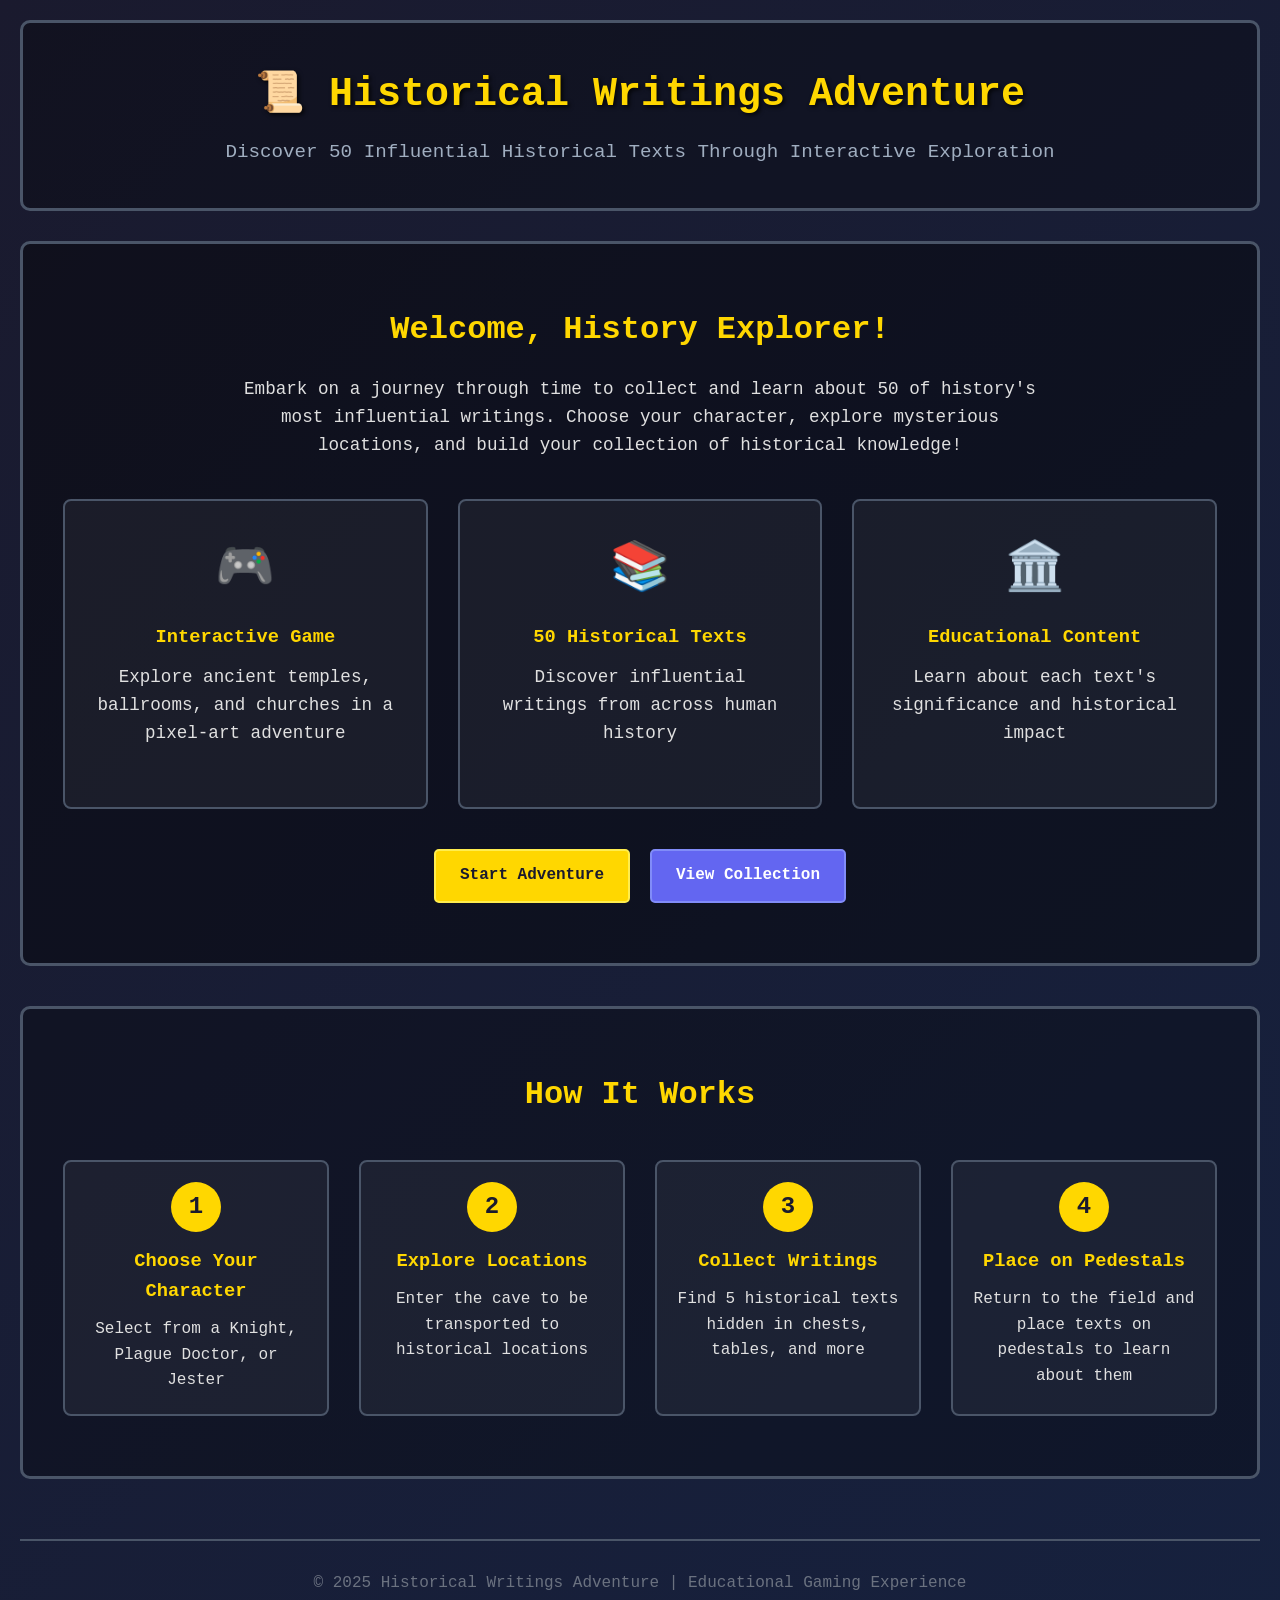
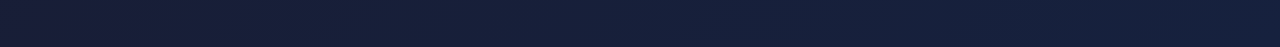
==== index.html @ ad618663 "Create Historical Writings Adventure educational website Implement complete interactive educational " ====
<!DOCTYPE html>
<html lang="en">
<head>
    <meta charset="UTF-8">
    <meta name="viewport" content="width=device-width, initial-scale=1.0">
    <title>Historical Writings Adventure - Learn History Through Gaming</title>
    <link rel="stylesheet" href="styles.css">
</head>
<body>
    <div class="container">
        <header>
            <h1>📜 Historical Writings Adventure</h1>
            <p class="tagline">Discover 50 Influential Historical Texts Through Interactive Exploration</p>
        </header>

        <main>
            <section class="hero">
                <div class="hero-content">
                    <h2>Welcome, History Explorer!</h2>
                    <p>Embark on a journey through time to collect and learn about 50 of history's most influential writings. Choose your character, explore mysterious locations, and build your collection of historical knowledge!</p>

                    <div class="features">
                        <div class="feature">
                            <div class="icon">🎮</div>
                            <h3>Interactive Game</h3>
                            <p>Explore ancient temples, ballrooms, and churches in a pixel-art adventure</p>
                        </div>
                        <div class="feature">
                            <div class="icon">📚</div>
                            <h3>50 Historical Texts</h3>
                            <p>Discover influential writings from across human history</p>
                        </div>
                        <div class="feature">
                            <div class="icon">🏛️</div>
                            <h3>Educational Content</h3>
                            <p>Learn about each text's significance and historical impact</p>
                        </div>
                    </div>

                    <div class="cta-buttons">
                        <a href="game.html" class="btn btn-primary">Start Adventure</a>
                        <a href="collection.html" class="btn btn-secondary">View Collection</a>
                    </div>
                </div>
            </section>

            <section class="about">
                <h2>How It Works</h2>
                <div class="steps">
                    <div class="step">
                        <div class="step-number">1</div>
                        <h3>Choose Your Character</h3>
                        <p>Select from a Knight, Plague Doctor, or Jester</p>
                    </div>
                    <div class="step">
                        <div class="step-number">2</div>
                        <h3>Explore Locations</h3>
                        <p>Enter the cave to be transported to historical locations</p>
                    </div>
                    <div class="step">
                        <div class="step-number">3</div>
                        <h3>Collect Writings</h3>
                        <p>Find 5 historical texts hidden in chests, tables, and more</p>
                    </div>
                    <div class="step">
                        <div class="step-number">4</div>
                        <h3>Place on Pedestals</h3>
                        <p>Return to the field and place texts on pedestals to learn about them</p>
                    </div>
                </div>
            </section>
        </main>

        <footer>
            <p>&copy; 2025 Historical Writings Adventure | Educational Gaming Experience</p>
        </footer>
    </div>
</body>
</html>
---- styles.css ----
/* Reset and Base Styles */
* {
    margin: 0;
    padding: 0;
    box-sizing: border-box;
}

body {
    font-family: 'Courier New', monospace;
    background: linear-gradient(135deg, #1a1a2e 0%, #16213e 100%);
    color: #e0e0e0;
    line-height: 1.6;
    min-height: 100vh;
}

.container {
    max-width: 1400px;
    margin: 0 auto;
    padding: 20px;
}

/* Header */
header {
    text-align: center;
    padding: 40px 20px;
    background: rgba(0, 0, 0, 0.3);
    border-radius: 10px;
    margin-bottom: 30px;
    border: 3px solid #4a5568;
    position: relative;
}

header h1 {
    font-size: 2.5rem;
    color: #ffd700;
    text-shadow: 2px 2px 4px rgba(0, 0, 0, 0.8);
    margin-bottom: 10px;
}

.tagline {
    font-size: 1.2rem;
    color: #a0aec0;
}

.header-controls {
    position: absolute;
    top: 20px;
    right: 20px;
    display: flex;
    gap: 10px;
}

/* Hero Section */
.hero {
    background: rgba(0, 0, 0, 0.4);
    padding: 60px 40px;
    border-radius: 10px;
    margin-bottom: 40px;
    border: 3px solid #4a5568;
}

.hero-content {
    text-align: center;
}

.hero h2 {
    font-size: 2rem;
    color: #ffd700;
    margin-bottom: 20px;
}

.hero p {
    font-size: 1.1rem;
    margin-bottom: 30px;
    max-width: 800px;
    margin-left: auto;
    margin-right: auto;
}

/* Features */
.features {
    display: grid;
    grid-template-columns: repeat(auto-fit, minmax(250px, 1fr));
    gap: 30px;
    margin: 40px 0;
}

.feature {
    background: rgba(255, 255, 255, 0.05);
    padding: 30px;
    border-radius: 8px;
    border: 2px solid #4a5568;
    text-align: center;
    transition: transform 0.3s, border-color 0.3s;
}

.feature:hover {
    transform: translateY(-5px);
    border-color: #ffd700;
}

.icon {
    font-size: 3rem;
    margin-bottom: 15px;
}

.feature h3 {
    color: #ffd700;
    margin-bottom: 10px;
}

/* Buttons */
.btn {
    display: inline-block;
    padding: 12px 24px;
    background: #4a5568;
    color: #fff;
    text-decoration: none;
    border: 2px solid #6b7280;
    border-radius: 5px;
    font-family: 'Courier New', monospace;
    font-weight: bold;
    cursor: pointer;
    transition: all 0.3s;
    font-size: 1rem;
}

.btn:hover {
    background: #5a6578;
    transform: translateY(-2px);
    box-shadow: 0 4px 8px rgba(0, 0, 0, 0.3);
}

.btn-primary {
    background: #ffd700;
    color: #1a1a2e;
    border-color: #ffed4e;
}

.btn-primary:hover {
    background: #ffed4e;
}

.btn-secondary {
    background: #6366f1;
    border-color: #818cf8;
}

.btn-secondary:hover {
    background: #818cf8;
}

.btn-small {
    padding: 8px 16px;
    font-size: 0.9rem;
}

.btn-danger {
    background: #ef4444;
    border-color: #f87171;
}

.btn-danger:hover {
    background: #f87171;
}

.cta-buttons {
    display: flex;
    gap: 20px;
    justify-content: center;
    margin-top: 30px;
}

/* About Section */
.about {
    background: rgba(0, 0, 0, 0.3);
    padding: 60px 40px;
    border-radius: 10px;
    margin-bottom: 40px;
    border: 3px solid #4a5568;
}

.about h2 {
    text-align: center;
    font-size: 2rem;
    color: #ffd700;
    margin-bottom: 40px;
}

.steps {
    display: grid;
    grid-template-columns: repeat(auto-fit, minmax(200px, 1fr));
    gap: 30px;
}

.step {
    text-align: center;
    padding: 20px;
    background: rgba(255, 255, 255, 0.05);
    border-radius: 8px;
    border: 2px solid #4a5568;
}

.step-number {
    width: 50px;
    height: 50px;
    background: #ffd700;
    color: #1a1a2e;
    border-radius: 50%;
    display: flex;
    align-items: center;
    justify-content: center;
    font-size: 1.5rem;
    font-weight: bold;
    margin: 0 auto 15px;
}

.step h3 {
    color: #ffd700;
    margin-bottom: 10px;
}

/* Game Body */
.game-body {
    background: #1a1a1a;
}

.game-container {
    max-width: 100%;
    padding: 20px;
    display: flex;
    flex-direction: column;
    align-items: center;
}

.game-header {
    width: 100%;
    max-width: 1200px;
    display: flex;
    justify-content: space-between;
    align-items: center;
    padding: 20px;
    background: rgba(0, 0, 0, 0.5);
    border-radius: 10px;
    margin-bottom: 20px;
    border: 3px solid #4a5568;
}

.game-header h1 {
    font-size: 1.8rem;
    color: #ffd700;
}

.game-controls {
    display: flex;
    gap: 10px;
}

/* Screens */
.screen {
    display: none;
    width: 100%;
    max-width: 1200px;
}

.screen.active {
    display: block;
}

/* Character Selection */
#characterSelection {
    background: rgba(0, 0, 0, 0.5);
    padding: 60px 40px;
    border-radius: 10px;
    border: 3px solid #4a5568;
    text-align: center;
}

#characterSelection h2 {
    font-size: 2.5rem;
    color: #ffd700;
    margin-bottom: 40px;
}

.character-grid {
    display: grid;
    grid-template-columns: repeat(auto-fit, minmax(280px, 1fr));
    gap: 30px;
    margin-top: 30px;
}

.character-card {
    background: rgba(255, 255, 255, 0.05);
    padding: 30px;
    border-radius: 10px;
    border: 3px solid #4a5568;
    transition: all 0.3s;
    cursor: pointer;
}

.character-card:hover {
    transform: translateY(-10px);
    border-color: #ffd700;
    box-shadow: 0 10px 30px rgba(255, 215, 0, 0.3);
}

.character-sprite {
    width: 120px;
    height: 120px;
    margin: 0 auto 20px;
    border-radius: 10px;
    background: rgba(0, 0, 0, 0.3);
    display: flex;
    align-items: center;
    justify-content: center;
    font-size: 4rem;
    border: 2px solid #6b7280;
}

.knight-sprite {
    background: linear-gradient(135deg, #4a7c9e 0%, #2d5a7b 100%);
}

.knight-sprite::before {
    content: '⚔️';
}

.doctor-sprite {
    background: linear-gradient(135deg, #3a3a3a 0%, #1a1a1a 100%);
}

.doctor-sprite::before {
    content: '🩺';
}

.jester-sprite {
    background: linear-gradient(135deg, #9e4a7c 0%, #7b2d5a 100%);
}

.jester-sprite::before {
    content: '🎭';
}

.character-card h3 {
    color: #ffd700;
    font-size: 1.5rem;
    margin-bottom: 10px;
}

.character-card p {
    margin-bottom: 20px;
}

/* Game UI */
.game-ui {
    width: 100%;
    max-width: 1200px;
    display: flex;
    justify-content: space-between;
    padding: 15px;
    background: rgba(0, 0, 0, 0.7);
    border-radius: 10px;
    margin-bottom: 10px;
    border: 2px solid #4a5568;
}

.ui-left, .ui-right {
    display: flex;
    gap: 20px;
    align-items: center;
}

.stat-box {
    padding: 8px 15px;
    background: rgba(255, 255, 255, 0.1);
    border-radius: 5px;
    border: 2px solid #6b7280;
}

.stat-label {
    color: #a0aec0;
    margin-right: 10px;
}

#pedestalsCount,
#inventoryCount {
    color: #ffd700;
    font-weight: bold;
}

.location-indicator {
    padding: 8px 20px;
    background: #4a5568;
    border-radius: 5px;
    border: 2px solid #6b7280;
    color: #ffd700;
    font-weight: bold;
}

/* Canvas */
#gameCanvas {
    border: 4px solid #4a5568;
    border-radius: 10px;
    background: #2a2a2a;
    display: block;
    margin: 0 auto;
    box-shadow: 0 10px 30px rgba(0, 0, 0, 0.5);
    image-rendering: pixelated;
    image-rendering: crisp-edges;
}

.game-instructions {
    width: 100%;
    max-width: 1200px;
    text-align: center;
    padding: 15px;
    background: rgba(0, 0, 0, 0.5);
    border-radius: 10px;
    margin-top: 10px;
    border: 2px solid #4a5568;
    color: #a0aec0;
}

/* Popups */
.popup {
    display: none;
    position: fixed;
    top: 0;
    left: 0;
    width: 100%;
    height: 100%;
    background: rgba(0, 0, 0, 0.8);
    z-index: 1000;
    align-items: center;
    justify-content: center;
}

.popup.active {
    display: flex;
}

.popup-content {
    background: #1a1a2e;
    padding: 40px;
    border-radius: 10px;
    border: 3px solid #ffd700;
    max-width: 600px;
    width: 90%;
    max-height: 80vh;
    overflow-y: auto;
    position: relative;
    box-shadow: 0 20px 60px rgba(0, 0, 0, 0.8);
}

.popup-content.large {
    max-width: 800px;
}

.close-popup {
    position: absolute;
    top: 15px;
    right: 15px;
    background: #ef4444;
    color: #fff;
    border: none;
    width: 35px;
    height: 35px;
    border-radius: 50%;
    font-size: 1.5rem;
    cursor: pointer;
    display: flex;
    align-items: center;
    justify-content: center;
    transition: all 0.3s;
}

.close-popup:hover {
    background: #f87171;
    transform: rotate(90deg);
}

.popup-content h2 {
    color: #ffd700;
    margin-bottom: 15px;
    font-size: 1.8rem;
}

.popup-meta {
    display: flex;
    gap: 20px;
    margin-bottom: 20px;
    padding-bottom: 15px;
    border-bottom: 2px solid #4a5568;
    color: #a0aec0;
}

.popup-summary,
.popup-description {
    margin-bottom: 20px;
    line-height: 1.8;
}

.detail-section {
    margin-top: 25px;
    padding-top: 20px;
    border-top: 2px solid #4a5568;
}

.detail-section h3 {
    color: #ffd700;
    margin-bottom: 15px;
}

.detail-section ul {
    list-style: none;
    padding-left: 0;
}

.detail-section li {
    padding: 8px 0;
    padding-left: 25px;
    position: relative;
}

.detail-section li::before {
    content: '▸';
    position: absolute;
    left: 0;
    color: #ffd700;
}

.close-popup-btn {
    margin-top: 20px;
    width: 100%;
}

/* Collection Page */
.collection-page {
    min-height: 70vh;
}

.collection-stats {
    display: grid;
    grid-template-columns: repeat(auto-fit, minmax(200px, 1fr));
    gap: 20px;
    margin-bottom: 30px;
}

.stat-card {
    background: rgba(0, 0, 0, 0.4);
    padding: 30px;
    border-radius: 10px;
    border: 3px solid #4a5568;
    text-align: center;
    transition: all 0.3s;
}

.stat-card:hover {
    transform: translateY(-5px);
    border-color: #ffd700;
}

.stat-number {
    font-size: 3rem;
    color: #ffd700;
    font-weight: bold;
    margin-bottom: 10px;
}

.stat-label {
    color: #a0aec0;
    font-size: 1rem;
}

.collection-filters {
    display: flex;
    gap: 15px;
    margin-bottom: 30px;
    justify-content: center;
    flex-wrap: wrap;
}

.filter-btn {
    padding: 10px 20px;
    background: rgba(0, 0, 0, 0.4);
    color: #a0aec0;
    border: 2px solid #4a5568;
    border-radius: 5px;
    cursor: pointer;
    font-family: 'Courier New', monospace;
    transition: all 0.3s;
}

.filter-btn:hover {
    border-color: #ffd700;
    color: #ffd700;
}

.filter-btn.active {
    background: #ffd700;
    color: #1a1a2e;
    border-color: #ffed4e;
}

.collection-grid {
    display: grid;
    grid-template-columns: repeat(auto-fill, minmax(280px, 1fr));
    gap: 25px;
    margin-bottom: 40px;
}

.collection-item {
    background: rgba(0, 0, 0, 0.4);
    padding: 25px;
    border-radius: 10px;
    border: 3px solid #4a5568;
    transition: all 0.3s;
    text-align: center;
}

.collection-item.collected {
    border-color: #6b7280;
}

.collection-item.collected:hover {
    transform: translateY(-5px);
    border-color: #ffd700;
    box-shadow: 0 10px 30px rgba(255, 215, 0, 0.2);
}

.collection-item.locked {
    opacity: 0.5;
}

.item-header {
    margin-bottom: 15px;
}

.item-location {
    display: inline-block;
    padding: 5px 12px;
    border-radius: 5px;
    font-size: 0.85rem;
    font-weight: bold;
}

.item-location.temple {
    background: #d4c4a8;
    color: #1a1a1a;
}

.item-location.ballroom {
    background: #9333ea;
    color: #fff;
}

.item-location.church {
    background: #b45309;
    color: #fff;
}

.item-icon {
    font-size: 4rem;
    margin: 20px 0;
}

.locked-icon {
    opacity: 0.3;
}

.item-title {
    color: #ffd700;
    font-size: 1.3rem;
    margin-bottom: 10px;
}

.item-author {
    color: #a0aec0;
    margin-bottom: 5px;
}

.item-year {
    color: #6b7280;
    font-size: 0.9rem;
    margin-bottom: 15px;
}

.item-subtitle {
    color: #6b7280;
    font-style: italic;
}

.no-collection {
    display: none;
}

.empty-state {
    text-align: center;
    padding: 80px 40px;
    background: rgba(0, 0, 0, 0.4);
    border-radius: 10px;
    border: 3px solid #4a5568;
}

.empty-icon {
    font-size: 5rem;
    margin-bottom: 20px;
    opacity: 0.5;
}

.empty-state h2 {
    color: #ffd700;
    margin-bottom: 15px;
}

.empty-state p {
    color: #a0aec0;
    margin-bottom: 30px;
}

/* Modal */
.modal {
    display: none;
    position: fixed;
    top: 0;
    left: 0;
    width: 100%;
    height: 100%;
    background: rgba(0, 0, 0, 0.85);
    z-index: 1000;
    align-items: center;
    justify-content: center;
    overflow-y: auto;
    padding: 20px;
}

.modal.active {
    display: flex;
}

.modal-content {
    background: #1a1a2e;
    padding: 40px;
    border-radius: 10px;
    border: 3px solid #ffd700;
    max-width: 800px;
    width: 100%;
    max-height: 90vh;
    overflow-y: auto;
    position: relative;
    box-shadow: 0 20px 60px rgba(0, 0, 0, 0.9);
}

.close-modal {
    position: absolute;
    top: 15px;
    right: 15px;
    background: #ef4444;
    color: #fff;
    border: none;
    width: 35px;
    height: 35px;
    border-radius: 50%;
    font-size: 1.5rem;
    cursor: pointer;
    transition: all 0.3s;
}

.close-modal:hover {
    background: #f87171;
    transform: rotate(90deg);
}

.modal-header {
    margin-bottom: 30px;
}

.modal-header h2 {
    color: #ffd700;
    font-size: 2rem;
    margin-bottom: 15px;
}

.modal-meta {
    display: flex;
    gap: 20px;
    padding-bottom: 15px;
    border-bottom: 2px solid #4a5568;
    color: #a0aec0;
}

.modal-section {
    margin-bottom: 30px;
}

.modal-section h3 {
    color: #ffd700;
    margin-bottom: 15px;
    font-size: 1.3rem;
}

.modal-section ul {
    list-style: none;
    padding-left: 0;
}

.modal-section li {
    padding: 8px 0;
    padding-left: 25px;
    position: relative;
    line-height: 1.6;
}

.modal-section li::before {
    content: '▸';
    position: absolute;
    left: 0;
    color: #ffd700;
}

.modal-footer {
    margin-top: 30px;
    padding-top: 20px;
    border-top: 2px solid #4a5568;
    text-align: center;
}

/* Footer */
footer {
    text-align: center;
    padding: 30px 20px;
    margin-top: 60px;
    border-top: 2px solid #4a5568;
    color: #6b7280;
}

/* Responsive Design */
@media (max-width: 768px) {
    header h1 {
        font-size: 1.8rem;
    }

    .header-controls {
        position: static;
        margin-top: 20px;
        justify-content: center;
    }

    .hero h2 {
        font-size: 1.5rem;
    }

    .features,
    .steps {
        grid-template-columns: 1fr;
    }

    .cta-buttons {
        flex-direction: column;
    }

    #characterSelection h2 {
        font-size: 1.8rem;
    }

    .character-grid {
        grid-template-columns: 1fr;
    }

    #gameCanvas {
        width: 100%;
        height: auto;
    }

    .game-ui {
        flex-direction: column;
        gap: 10px;
    }

    .collection-stats {
        grid-template-columns: 1fr;
    }

    .collection-filters {
        flex-direction: column;
    }

    .collection-grid {
        grid-template-columns: 1fr;
    }

    .popup-content,
    .modal-content {
        padding: 25px;
    }
}

/* Scrollbar Styling */
::-webkit-scrollbar {
    width: 10px;
}

::-webkit-scrollbar-track {
    background: #1a1a2e;
}

::-webkit-scrollbar-thumb {
    background: #4a5568;
    border-radius: 5px;
}

::-webkit-scrollbar-thumb:hover {
    background: #6b7280;
}

/* Animations */
@keyframes fadeIn {
    from {
        opacity: 0;
        transform: translateY(20px);
    }
    to {
        opacity: 1;
        transform: translateY(0);
    }
}

.screen.active {
    animation: fadeIn 0.5s ease-out;
}
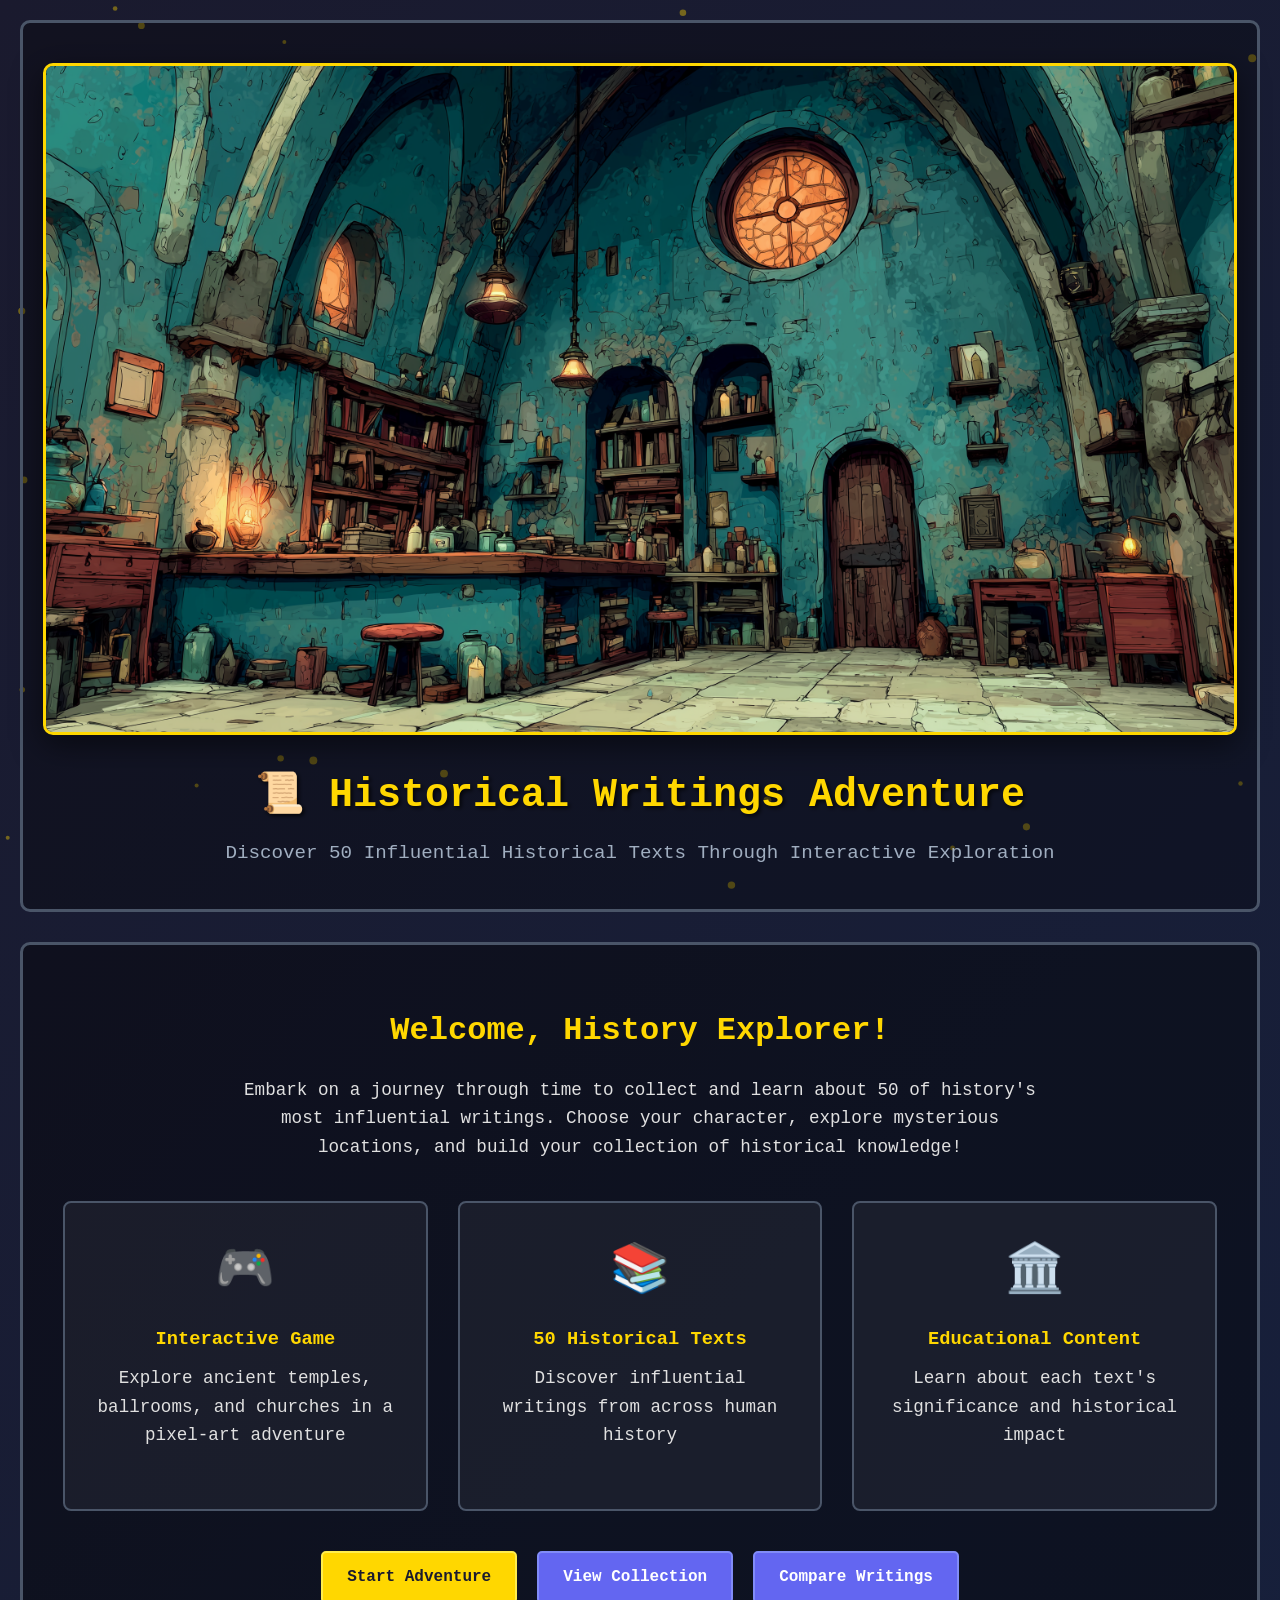
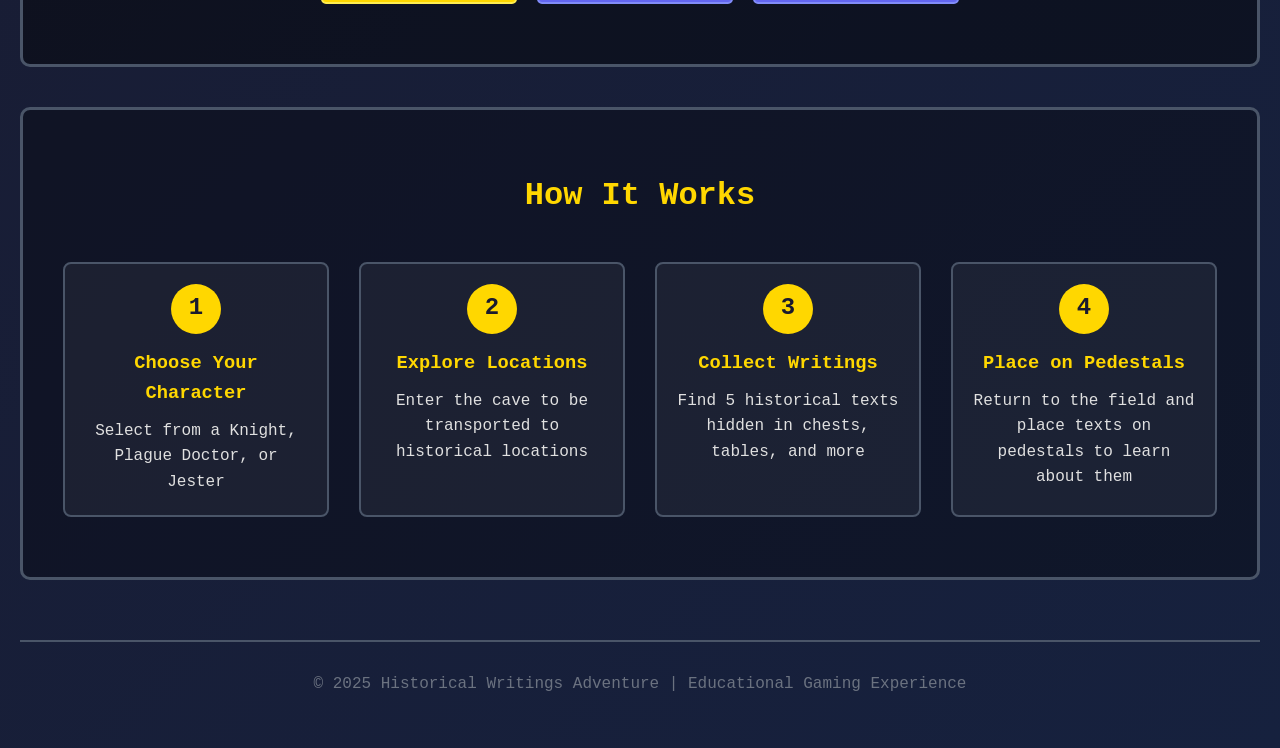
==== commit 0ae6c818: "Add Compare Mode, Ghost Enemy, and Visual Enhancements Major Feature Additions:  1. Compare Mode Fea" ====
--- a/index.html
+++ b/index.html
@@ -7,8 +7,13 @@
     <link rel="stylesheet" href="styles.css">
 </head>
 <body>
+    <canvas id="particleCanvas" class="particle-canvas"></canvas>
+
     <div class="container">
         <header>
+            <div class="header-image">
+                <img src="weekelevenpic.png" alt="Historical Writings Adventure" onerror="this.style.display='none'">
+            </div>
             <h1>📜 Historical Writings Adventure</h1>
             <p class="tagline">Discover 50 Influential Historical Texts Through Interactive Exploration</p>
         </header>
@@ -40,6 +45,7 @@
                     <div class="cta-buttons">
                         <a href="game.html" class="btn btn-primary">Start Adventure</a>
                         <a href="collection.html" class="btn btn-secondary">View Collection</a>
+                        <a href="compare.html" class="btn btn-secondary">Compare Writings</a>
                     </div>
                 </div>
             </section>
@@ -75,5 +81,7 @@
             <p>&copy; 2025 Historical Writings Adventure | Educational Gaming Experience</p>
         </footer>
     </div>
+
+    <script src="particles.js"></script>
 </body>
 </html>
--- a/styles.css
+++ b/styles.css
@@ -928,3 +928,364 @@
 .screen.active {
     animation: fadeIn 0.5s ease-out;
 }
+
+/* Particle Canvas */
+.particle-canvas {
+    position: fixed;
+    top: 0;
+    left: 0;
+    width: 100%;
+    height: 100%;
+    z-index: -1;
+    pointer-events: none;
+}
+
+/* Header Image */
+.header-image {
+    margin-bottom: 20px;
+}
+
+.header-image img {
+    max-width: 100%;
+    height: auto;
+    border-radius: 10px;
+    box-shadow: 0 10px 30px rgba(0, 0, 0, 0.5);
+    border: 3px solid #ffd700;
+}
+
+/* Compare Mode Page */
+.compare-page {
+    min-height: 70vh;
+}
+
+.compare-intro {
+    text-align: center;
+    padding: 20px;
+    background: rgba(0, 0, 0, 0.3);
+    border-radius: 10px;
+    margin-bottom: 30px;
+    border: 2px solid #4a5568;
+}
+
+.compare-selection {
+    display: grid;
+    grid-template-columns: repeat(auto-fit, minmax(400px, 1fr));
+    gap: 30px;
+    margin-bottom: 30px;
+}
+
+.selection-panel {
+    background: rgba(0, 0, 0, 0.4);
+    padding: 25px;
+    border-radius: 10px;
+    border: 3px solid #4a5568;
+}
+
+.selection-panel h3 {
+    color: #ffd700;
+    margin-bottom: 15px;
+    text-align: center;
+}
+
+.writing-select {
+    width: 100%;
+    padding: 12px;
+    background: rgba(0, 0, 0, 0.5);
+    color: #e0e0e0;
+    border: 2px solid #6b7280;
+    border-radius: 5px;
+    font-family: 'Courier New', monospace;
+    font-size: 1rem;
+    margin-bottom: 20px;
+    cursor: pointer;
+}
+
+.writing-select:focus {
+    outline: none;
+    border-color: #ffd700;
+}
+
+.writing-select option {
+    background: #1a1a2e;
+    color: #e0e0e0;
+}
+
+.writing-preview {
+    min-height: 150px;
+    padding: 15px;
+    background: rgba(255, 255, 255, 0.05);
+    border-radius: 5px;
+    border: 2px solid #4a5568;
+}
+
+.preview-content h4 {
+    color: #ffd700;
+    margin-bottom: 10px;
+}
+
+.preview-author {
+    color: #a0aec0;
+    font-size: 0.9rem;
+    margin-bottom: 10px;
+}
+
+.preview-summary {
+    line-height: 1.6;
+}
+
+.compare-button-container {
+    text-align: center;
+    margin-bottom: 40px;
+}
+
+.btn-large {
+    padding: 15px 40px;
+    font-size: 1.1rem;
+}
+
+.btn-large:disabled {
+    opacity: 0.5;
+    cursor: not-allowed;
+}
+
+/* Comparison Results */
+.comparison-results {
+    margin-top: 40px;
+}
+
+.comparison-header {
+    display: flex;
+    justify-content: space-between;
+    align-items: center;
+    margin-bottom: 30px;
+    padding: 20px;
+    background: rgba(0, 0, 0, 0.4);
+    border-radius: 10px;
+    border: 3px solid #ffd700;
+}
+
+.comparison-header h2 {
+    color: #ffd700;
+}
+
+.comparison-grid {
+    display: grid;
+    grid-template-columns: repeat(auto-fit, minmax(450px, 1fr));
+    gap: 30px;
+    margin-bottom: 40px;
+}
+
+.comparison-card {
+    background: rgba(0, 0, 0, 0.4);
+    padding: 30px;
+    border-radius: 10px;
+    border: 3px solid #4a5568;
+}
+
+.comparison-card h3 {
+    color: #ffd700;
+    font-size: 1.5rem;
+    margin-bottom: 15px;
+}
+
+.comparison-meta {
+    display: flex;
+    gap: 20px;
+    margin-bottom: 20px;
+    padding-bottom: 15px;
+    border-bottom: 2px solid #4a5568;
+    color: #a0aec0;
+}
+
+.comparison-section {
+    margin-bottom: 25px;
+}
+
+.comparison-section h4 {
+    color: #ffd700;
+    margin-bottom: 10px;
+    font-size: 1.1rem;
+}
+
+.comparison-section ul {
+    list-style: none;
+    padding-left: 0;
+}
+
+.comparison-section li {
+    padding: 5px 0;
+    padding-left: 20px;
+    position: relative;
+}
+
+.comparison-section li::before {
+    content: '▸';
+    position: absolute;
+    left: 0;
+    color: #ffd700;
+}
+
+/* Analysis Section */
+.analysis-section {
+    margin-top: 40px;
+}
+
+.analysis-section > h3 {
+    color: #ffd700;
+    font-size: 1.8rem;
+    margin-bottom: 30px;
+    text-align: center;
+}
+
+.analysis-card {
+    background: rgba(0, 0, 0, 0.4);
+    padding: 25px;
+    border-radius: 10px;
+    border: 3px solid #4a5568;
+    margin-bottom: 25px;
+}
+
+.analysis-card h4 {
+    color: #ffd700;
+    margin-bottom: 15px;
+    font-size: 1.3rem;
+}
+
+.proximity-same { color: #10b981; font-weight: bold; }
+.proximity-close { color: #3b82f6; }
+.proximity-medium { color: #8b5cf6; }
+.proximity-far { color: #f59e0b; }
+.proximity-very-far { color: #ef4444; }
+
+.timeline-container {
+    margin-top: 20px;
+    padding: 20px;
+    background: rgba(255, 255, 255, 0.05);
+    border-radius: 5px;
+}
+
+.timeline-bar {
+    position: relative;
+    height: 60px;
+    background: linear-gradient(to right, #4a5568 0%, #6b7280 100%);
+    border-radius: 5px;
+}
+
+.timeline-marker {
+    position: absolute;
+    top: -5px;
+    transform: translateX(-50%);
+}
+
+.timeline-marker::before {
+    content: '';
+    display: block;
+    width: 12px;
+    height: 70px;
+    background: #ffd700;
+    border-radius: 3px;
+    box-shadow: 0 0 10px rgba(255, 215, 0, 0.5);
+}
+
+.timeline-label {
+    position: absolute;
+    top: 75px;
+    left: 50%;
+    transform: translateX(-50%);
+    background: rgba(0, 0, 0, 0.8);
+    padding: 5px 10px;
+    border-radius: 3px;
+    white-space: nowrap;
+    font-size: 0.85rem;
+    color: #ffd700;
+    border: 1px solid #ffd700;
+}
+
+.shared-exact,
+.shared-similar {
+    margin-bottom: 15px;
+}
+
+.shared-exact h5,
+.shared-similar h5 {
+    color: #ffd700;
+    margin-bottom: 10px;
+}
+
+.shared-exact ul,
+.shared-similar ul {
+    list-style: none;
+    padding-left: 0;
+}
+
+.concept-match {
+    padding: 8px 15px;
+    background: rgba(16, 185, 129, 0.2);
+    border-left: 3px solid #10b981;
+    margin-bottom: 5px;
+    border-radius: 3px;
+}
+
+.concept-similar {
+    padding: 8px 15px;
+    background: rgba(59, 130, 246, 0.2);
+    border-left: 3px solid #3b82f6;
+    margin-bottom: 5px;
+    border-radius: 3px;
+}
+
+.no-shared {
+    color: #a0aec0;
+    font-style: italic;
+}
+
+.contrast-list {
+    list-style: none;
+    padding-left: 0;
+}
+
+.contrast-list li {
+    padding: 12px 15px;
+    background: rgba(255, 255, 255, 0.05);
+    margin-bottom: 10px;
+    border-left: 3px solid #ffd700;
+    border-radius: 3px;
+    line-height: 1.6;
+}
+
+.contrast-list strong {
+    color: #ffd700;
+}
+
+.cultural-insight {
+    margin-top: 15px;
+    padding: 15px;
+    background: rgba(139, 92, 246, 0.2);
+    border-left: 3px solid #8b5cf6;
+    border-radius: 3px;
+    font-style: italic;
+}
+
+.influence-note {
+    margin-top: 15px;
+    padding: 15px;
+    background: rgba(245, 158, 11, 0.2);
+    border-left: 3px solid #f59e0b;
+    border-radius: 3px;
+}
+
+/* Responsive for Compare Mode */
+@media (max-width: 768px) {
+    .compare-selection {
+        grid-template-columns: 1fr;
+    }
+
+    .comparison-grid {
+        grid-template-columns: 1fr;
+    }
+
+    .timeline-label {
+        font-size: 0.7rem;
+        padding: 3px 6px;
+    }
+}
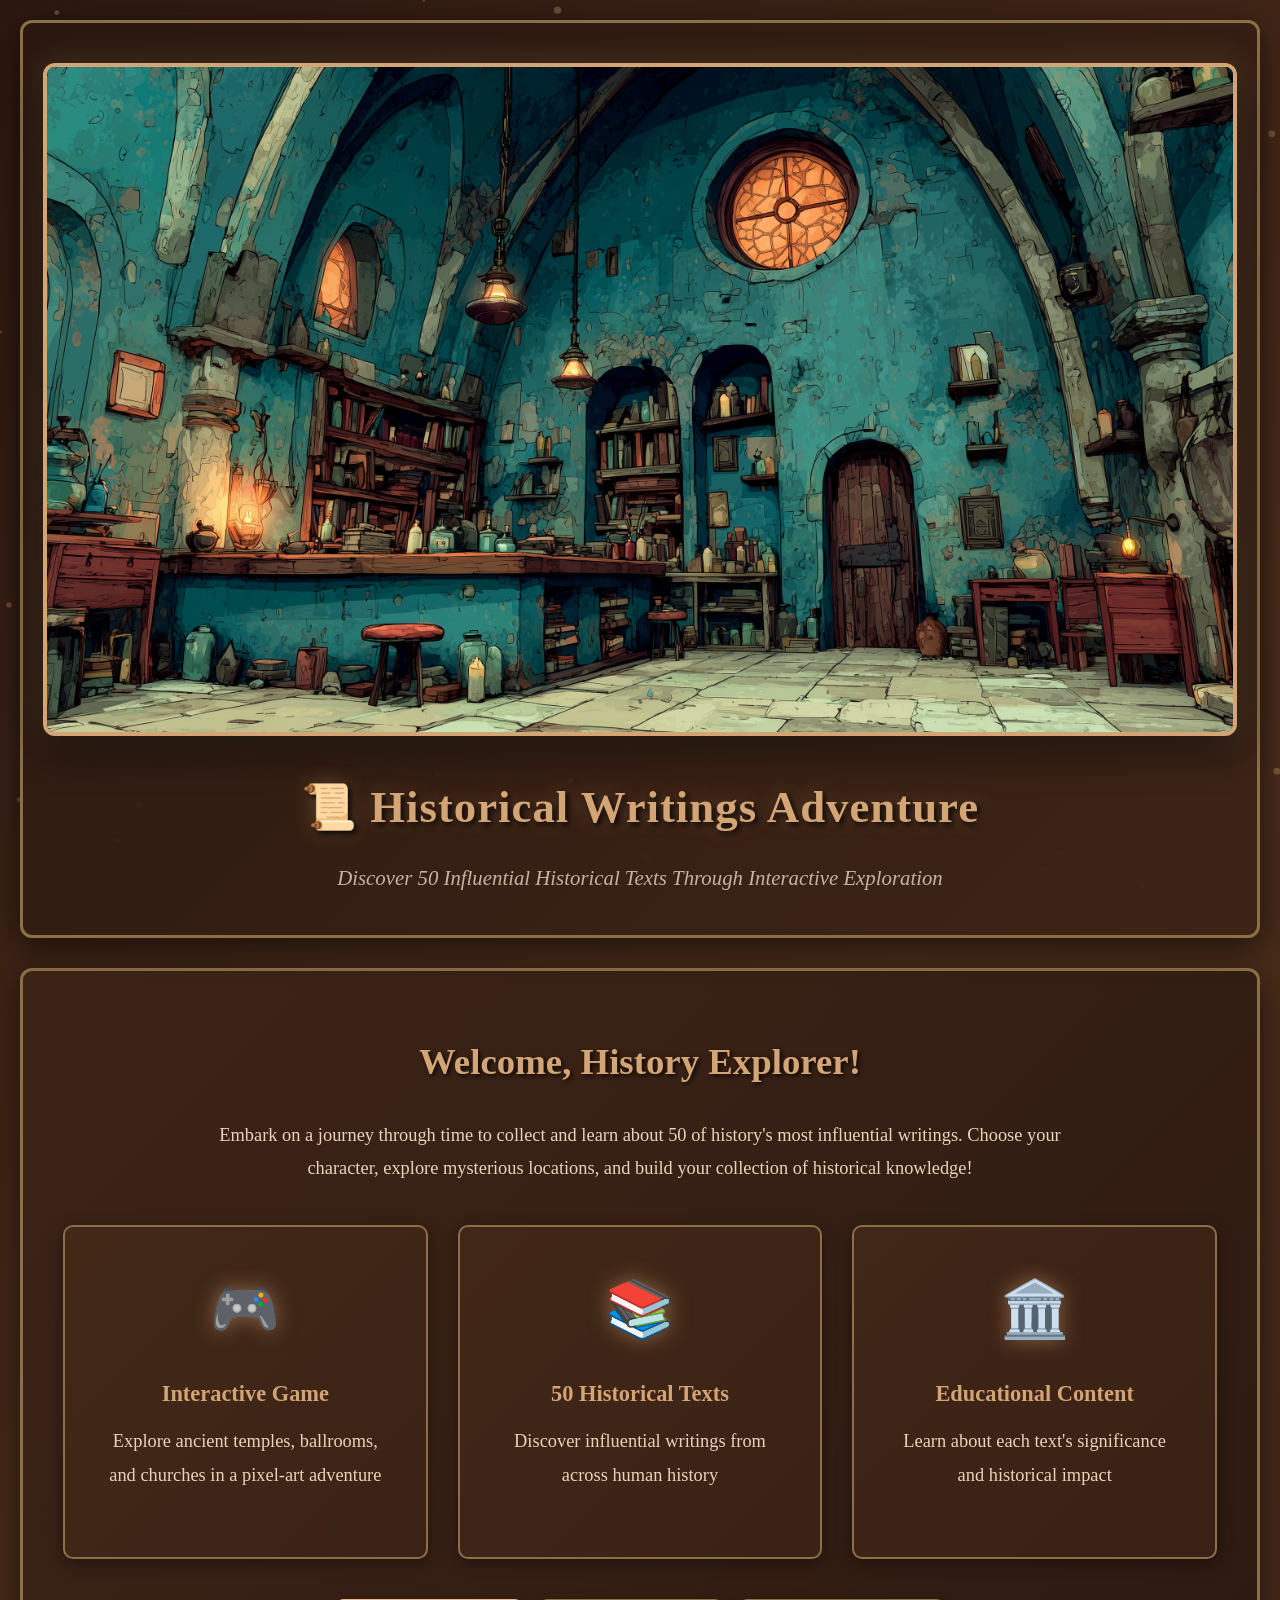
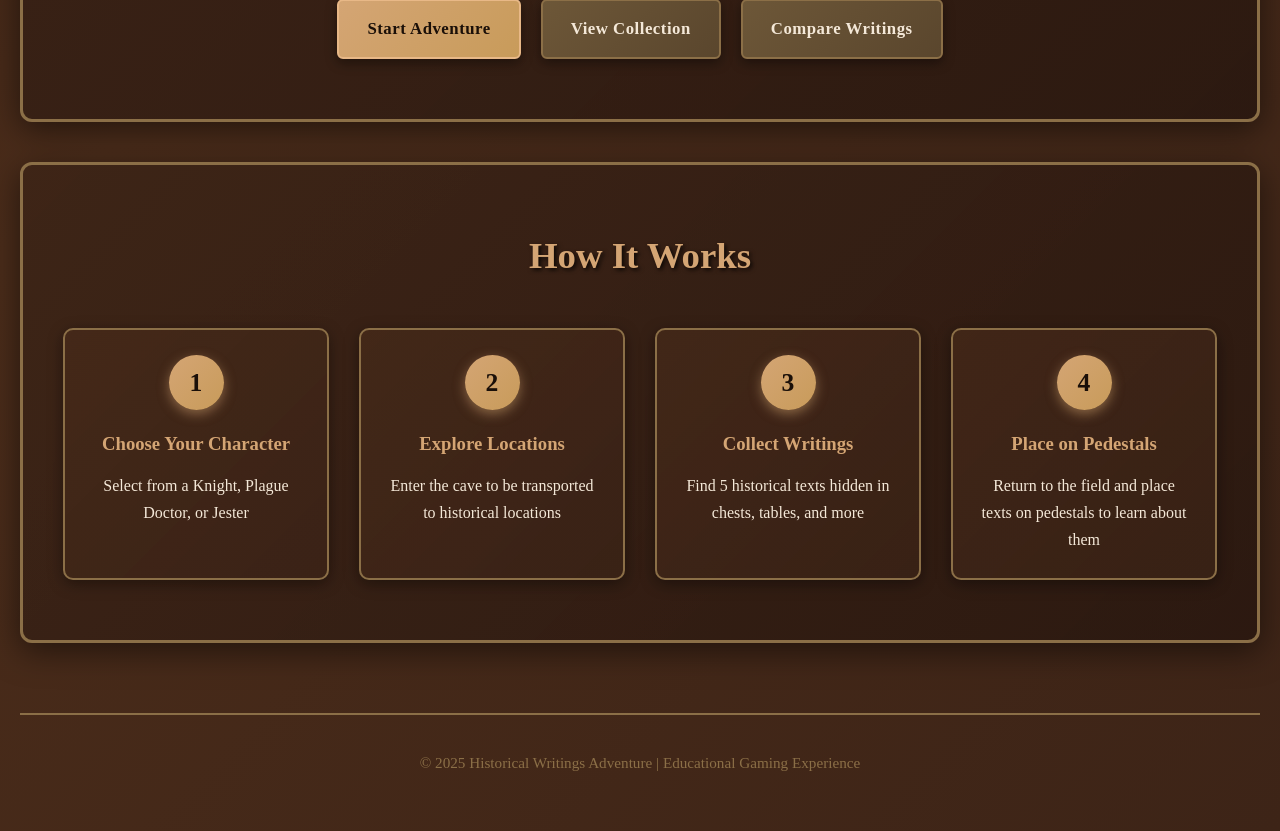
==== commit ded9a2e4: "Update index.html" ====
--- a/index.html
+++ b/index.html
@@ -12,7 +12,7 @@
     <div class="container">
         <header>
             <div class="header-image">
-                <img src="weekelevenpic.png" alt="Historical Writings Adventure" onerror="this.style.display='none'">
+                <img src="/weekelevenpic.png" alt="Historical Writings Adventure" onerror="this.style.display='none'">
             </div>
             <h1>📜 Historical Writings Adventure</h1>
             <p class="tagline">Discover 50 Influential Historical Texts Through Interactive Exploration</p>
--- a/styles.css
+++ b/styles.css
@@ -6,11 +6,12 @@
 }
 
 body {
-    font-family: 'Courier New', monospace;
-    background: linear-gradient(135deg, #1a1a2e 0%, #16213e 100%);
-    color: #e0e0e0;
-    line-height: 1.6;
+    font-family: 'Georgia', 'Garamond', 'Times New Roman', serif;
+    background: linear-gradient(135deg, #2c1810 0%, #4a2c1a 50%, #3d2417 100%);
+    color: #f4e8d8;
+    line-height: 1.7;
     min-height: 100vh;
+    position: relative;
 }
 
 .container {
@@ -23,23 +24,29 @@
 header {
     text-align: center;
     padding: 40px 20px;
-    background: rgba(0, 0, 0, 0.3);
-    border-radius: 10px;
+    background: linear-gradient(135deg, rgba(42, 24, 16, 0.9) 0%, rgba(60, 36, 23, 0.95) 100%);
+    border-radius: 12px;
     margin-bottom: 30px;
-    border: 3px solid #4a5568;
+    border: 3px solid #8b6f47;
     position: relative;
+    box-shadow: 0 8px 32px rgba(0, 0, 0, 0.6);
 }
 
 header h1 {
-    font-size: 2.5rem;
-    color: #ffd700;
-    text-shadow: 2px 2px 4px rgba(0, 0, 0, 0.8);
-    margin-bottom: 10px;
+    font-size: 2.8rem;
+    color: #d4a574;
+    text-shadow: 3px 3px 6px rgba(0, 0, 0, 0.9), 0 0 20px rgba(212, 165, 116, 0.3);
+    margin-bottom: 15px;
+    font-family: 'Georgia', 'Garamond', serif;
+    font-weight: 700;
+    letter-spacing: 1px;
 }
 
 .tagline {
-    font-size: 1.2rem;
-    color: #a0aec0;
+    font-size: 1.3rem;
+    color: #c4b5a0;
+    font-style: italic;
+    font-weight: 300;
 }
 
 .header-controls {
@@ -52,11 +59,12 @@
 
 /* Hero Section */
 .hero {
-    background: rgba(0, 0, 0, 0.4);
+    background: linear-gradient(135deg, rgba(60, 36, 23, 0.85) 0%, rgba(42, 24, 16, 0.9) 100%);
     padding: 60px 40px;
-    border-radius: 10px;
+    border-radius: 12px;
     margin-bottom: 40px;
-    border: 3px solid #4a5568;
+    border: 3px solid #8b6f47;
+    box-shadow: 0 8px 32px rgba(0, 0, 0, 0.5);
 }
 
 .hero-content {
@@ -64,17 +72,22 @@
 }
 
 .hero h2 {
-    font-size: 2rem;
-    color: #ffd700;
-    margin-bottom: 20px;
+    font-size: 2.3rem;
+    color: #d4a574;
+    margin-bottom: 25px;
+    font-family: 'Georgia', 'Garamond', serif;
+    font-weight: 600;
+    text-shadow: 2px 2px 4px rgba(0, 0, 0, 0.8);
 }
 
 .hero p {
-    font-size: 1.1rem;
+    font-size: 1.15rem;
     margin-bottom: 30px;
-    max-width: 800px;
+    max-width: 850px;
     margin-left: auto;
     margin-right: auto;
+    color: #e8d4ba;
+    line-height: 1.8;
 }
 
 /* Features */
@@ -86,82 +99,92 @@
 }
 
 .feature {
-    background: rgba(255, 255, 255, 0.05);
-    padding: 30px;
-    border-radius: 8px;
-    border: 2px solid #4a5568;
-    text-align: center;
-    transition: transform 0.3s, border-color 0.3s;
+    background: linear-gradient(135deg, rgba(74, 44, 26, 0.6) 0%, rgba(60, 36, 23, 0.7) 100%);
+    padding: 35px;
+    border-radius: 10px;
+    border: 2px solid #8b6f47;
+    text-align: center;
+    transition: all 0.3s ease;
+    box-shadow: 0 4px 15px rgba(0, 0, 0, 0.4);
 }
 
 .feature:hover {
-    transform: translateY(-5px);
-    border-color: #ffd700;
+    transform: translateY(-8px);
+    border-color: #d4a574;
+    box-shadow: 0 8px 25px rgba(212, 165, 116, 0.3);
 }
 
 .icon {
-    font-size: 3rem;
-    margin-bottom: 15px;
+    font-size: 3.5rem;
+    margin-bottom: 18px;
+    filter: drop-shadow(0 0 10px rgba(212, 165, 116, 0.5));
 }
 
 .feature h3 {
-    color: #ffd700;
-    margin-bottom: 10px;
+    color: #d4a574;
+    margin-bottom: 12px;
+    font-family: 'Georgia', 'Garamond', serif;
+    font-weight: 600;
+    font-size: 1.4rem;
 }
 
 /* Buttons */
 .btn {
     display: inline-block;
-    padding: 12px 24px;
-    background: #4a5568;
-    color: #fff;
+    padding: 14px 28px;
+    background: linear-gradient(135deg, #8b6f47 0%, #6d5738 100%);
+    color: #f4e8d8;
     text-decoration: none;
-    border: 2px solid #6b7280;
-    border-radius: 5px;
-    font-family: 'Courier New', monospace;
-    font-weight: bold;
+    border: 2px solid #a0826d;
+    border-radius: 6px;
+    font-family: 'Georgia', 'Garamond', serif;
+    font-weight: 600;
     cursor: pointer;
-    transition: all 0.3s;
-    font-size: 1rem;
+    transition: all 0.3s ease;
+    font-size: 1.05rem;
+    box-shadow: 0 4px 12px rgba(0, 0, 0, 0.4);
+    letter-spacing: 0.5px;
 }
 
 .btn:hover {
-    background: #5a6578;
-    transform: translateY(-2px);
-    box-shadow: 0 4px 8px rgba(0, 0, 0, 0.3);
+    background: linear-gradient(135deg, #a0826d 0%, #8b6f47 100%);
+    transform: translateY(-3px);
+    box-shadow: 0 6px 18px rgba(212, 165, 116, 0.4);
+    border-color: #d4a574;
 }
 
 .btn-primary {
-    background: #ffd700;
-    color: #1a1a2e;
-    border-color: #ffed4e;
+    background: linear-gradient(135deg, #d4a574 0%, #c89b5a 100%);
+    color: #1a0f08;
+    border-color: #e8b887;
 }
 
 .btn-primary:hover {
-    background: #ffed4e;
+    background: linear-gradient(135deg, #e8b887 0%, #d4a574 100%);
+    box-shadow: 0 6px 20px rgba(212, 165, 116, 0.6);
 }
 
 .btn-secondary {
-    background: #6366f1;
-    border-color: #818cf8;
+    background: linear-gradient(135deg, #6d5738 0%, #5a462d 100%);
+    border-color: #8b6f47;
 }
 
 .btn-secondary:hover {
-    background: #818cf8;
+    background: linear-gradient(135deg, #8b6f47 0%, #6d5738 100%);
 }
 
 .btn-small {
-    padding: 8px 16px;
-    font-size: 0.9rem;
+    padding: 10px 20px;
+    font-size: 0.95rem;
 }
 
 .btn-danger {
-    background: #ef4444;
-    border-color: #f87171;
+    background: linear-gradient(135deg, #8b4513 0%, #6b3410 100%);
+    border-color: #a0522d;
 }
 
 .btn-danger:hover {
-    background: #f87171;
+    background: linear-gradient(135deg, #a0522d 0%, #8b4513 100%);
 }
 
 .cta-buttons {
@@ -173,18 +196,22 @@
 
 /* About Section */
 .about {
-    background: rgba(0, 0, 0, 0.3);
+    background: linear-gradient(135deg, rgba(60, 36, 23, 0.85) 0%, rgba(42, 24, 16, 0.9) 100%);
     padding: 60px 40px;
-    border-radius: 10px;
+    border-radius: 12px;
     margin-bottom: 40px;
-    border: 3px solid #4a5568;
+    border: 3px solid #8b6f47;
+    box-shadow: 0 8px 32px rgba(0, 0, 0, 0.5);
 }
 
 .about h2 {
     text-align: center;
-    font-size: 2rem;
-    color: #ffd700;
+    font-size: 2.3rem;
+    color: #d4a574;
     margin-bottom: 40px;
+    font-family: 'Georgia', 'Garamond', serif;
+    font-weight: 600;
+    text-shadow: 2px 2px 4px rgba(0, 0, 0, 0.8);
 }
 
 .steps {
@@ -195,34 +222,44 @@
 
 .step {
     text-align: center;
-    padding: 20px;
-    background: rgba(255, 255, 255, 0.05);
-    border-radius: 8px;
-    border: 2px solid #4a5568;
+    padding: 25px;
+    background: linear-gradient(135deg, rgba(74, 44, 26, 0.6) 0%, rgba(60, 36, 23, 0.7) 100%);
+    border-radius: 10px;
+    border: 2px solid #8b6f47;
+    box-shadow: 0 4px 15px rgba(0, 0, 0, 0.4);
+    transition: all 0.3s ease;
+}
+
+.step:hover {
+    transform: translateY(-5px);
+    border-color: #d4a574;
 }
 
 .step-number {
-    width: 50px;
-    height: 50px;
-    background: #ffd700;
-    color: #1a1a2e;
+    width: 55px;
+    height: 55px;
+    background: linear-gradient(135deg, #d4a574 0%, #c89b5a 100%);
+    color: #1a0f08;
     border-radius: 50%;
     display: flex;
     align-items: center;
     justify-content: center;
-    font-size: 1.5rem;
-    font-weight: bold;
-    margin: 0 auto 15px;
+    font-size: 1.6rem;
+    font-weight: 700;
+    margin: 0 auto 18px;
+    box-shadow: 0 4px 12px rgba(212, 165, 116, 0.5);
 }
 
 .step h3 {
-    color: #ffd700;
-    margin-bottom: 10px;
+    color: #d4a574;
+    margin-bottom: 12px;
+    font-family: 'Georgia', 'Garamond', serif;
+    font-weight: 600;
 }
 
 /* Game Body */
 .game-body {
-    background: #1a1a1a;
+    background: linear-gradient(135deg, #2c1810 0%, #4a2c1a 50%, #3d2417 100%);
 }
 
 .game-container {
@@ -240,15 +277,18 @@
     justify-content: space-between;
     align-items: center;
     padding: 20px;
-    background: rgba(0, 0, 0, 0.5);
-    border-radius: 10px;
+    background: linear-gradient(135deg, rgba(42, 24, 16, 0.9) 0%, rgba(60, 36, 23, 0.95) 100%);
+    border-radius: 12px;
     margin-bottom: 20px;
-    border: 3px solid #4a5568;
+    border: 3px solid #8b6f47;
+    box-shadow: 0 8px 32px rgba(0, 0, 0, 0.6);
 }
 
 .game-header h1 {
-    font-size: 1.8rem;
-    color: #ffd700;
+    font-size: 2rem;
+    color: #d4a574;
+    font-family: 'Georgia', 'Garamond', serif;
+    text-shadow: 2px 2px 4px rgba(0, 0, 0, 0.9);
 }
 
 .game-controls {
@@ -269,17 +309,21 @@
 
 /* Character Selection */
 #characterSelection {
-    background: rgba(0, 0, 0, 0.5);
+    background: linear-gradient(135deg, rgba(60, 36, 23, 0.9) 0%, rgba(42, 24, 16, 0.95) 100%);
     padding: 60px 40px;
-    border-radius: 10px;
-    border: 3px solid #4a5568;
-    text-align: center;
+    border-radius: 12px;
+    border: 3px solid #8b6f47;
+    text-align: center;
+    box-shadow: 0 8px 32px rgba(0, 0, 0, 0.6);
 }
 
 #characterSelection h2 {
-    font-size: 2.5rem;
-    color: #ffd700;
+    font-size: 2.6rem;
+    color: #d4a574;
     margin-bottom: 40px;
+    font-family: 'Georgia', 'Garamond', serif;
+    font-weight: 600;
+    text-shadow: 3px 3px 6px rgba(0, 0, 0, 0.9);
 }
 
 .character-grid {
@@ -290,31 +334,33 @@
 }
 
 .character-card {
-    background: rgba(255, 255, 255, 0.05);
-    padding: 30px;
-    border-radius: 10px;
-    border: 3px solid #4a5568;
-    transition: all 0.3s;
+    background: linear-gradient(135deg, rgba(74, 44, 26, 0.7) 0%, rgba(60, 36, 23, 0.8) 100%);
+    padding: 35px;
+    border-radius: 12px;
+    border: 3px solid #8b6f47;
+    transition: all 0.3s ease;
     cursor: pointer;
+    box-shadow: 0 6px 20px rgba(0, 0, 0, 0.5);
 }
 
 .character-card:hover {
-    transform: translateY(-10px);
-    border-color: #ffd700;
-    box-shadow: 0 10px 30px rgba(255, 215, 0, 0.3);
+    transform: translateY(-12px);
+    border-color: #d4a574;
+    box-shadow: 0 12px 35px rgba(212, 165, 116, 0.4);
 }
 
 .character-sprite {
-    width: 120px;
-    height: 120px;
-    margin: 0 auto 20px;
-    border-radius: 10px;
-    background: rgba(0, 0, 0, 0.3);
+    width: 130px;
+    height: 130px;
+    margin: 0 auto 25px;
+    border-radius: 12px;
+    background: rgba(26, 15, 8, 0.5);
     display: flex;
     align-items: center;
     justify-content: center;
-    font-size: 4rem;
-    border: 2px solid #6b7280;
+    font-size: 4.5rem;
+    border: 3px solid #8b6f47;
+    box-shadow: inset 0 0 20px rgba(0, 0, 0, 0.5);
 }
 
 .knight-sprite {
@@ -342,13 +388,16 @@
 }
 
 .character-card h3 {
-    color: #ffd700;
-    font-size: 1.5rem;
-    margin-bottom: 10px;
+    color: #d4a574;
+    font-size: 1.6rem;
+    margin-bottom: 12px;
+    font-family: 'Georgia', 'Garamond', serif;
+    font-weight: 600;
 }
 
 .character-card p {
     margin-bottom: 20px;
+    color: #e8d4ba;
 }
 
 /* Game UI */
@@ -358,10 +407,11 @@
     display: flex;
     justify-content: space-between;
     padding: 15px;
-    background: rgba(0, 0, 0, 0.7);
+    background: linear-gradient(135deg, rgba(42, 24, 16, 0.85) 0%, rgba(60, 36, 23, 0.9) 100%);
     border-radius: 10px;
     margin-bottom: 10px;
-    border: 2px solid #4a5568;
+    border: 2px solid #8b6f47;
+    box-shadow: 0 4px 15px rgba(0, 0, 0, 0.5);
 }
 
 .ui-left, .ui-right {
@@ -371,40 +421,43 @@
 }
 
 .stat-box {
-    padding: 8px 15px;
-    background: rgba(255, 255, 255, 0.1);
-    border-radius: 5px;
-    border: 2px solid #6b7280;
+    padding: 10px 18px;
+    background: rgba(26, 15, 8, 0.6);
+    border-radius: 6px;
+    border: 2px solid #8b6f47;
+    font-family: 'Georgia', serif;
 }
 
 .stat-label {
-    color: #a0aec0;
+    color: #c4b5a0;
     margin-right: 10px;
 }
 
 #pedestalsCount,
 #inventoryCount {
-    color: #ffd700;
-    font-weight: bold;
+    color: #d4a574;
+    font-weight: 700;
 }
 
 .location-indicator {
-    padding: 8px 20px;
-    background: #4a5568;
-    border-radius: 5px;
-    border: 2px solid #6b7280;
-    color: #ffd700;
-    font-weight: bold;
+    padding: 10px 22px;
+    background: linear-gradient(135deg, #6d5738 0%, #5a462d 100%);
+    border-radius: 6px;
+    border: 2px solid #8b6f47;
+    color: #d4a574;
+    font-weight: 700;
+    font-family: 'Georgia', serif;
+    box-shadow: 0 2px 8px rgba(212, 165, 116, 0.3);
 }
 
 /* Canvas */
 #gameCanvas {
-    border: 4px solid #4a5568;
+    border: 4px solid #8b6f47;
     border-radius: 10px;
-    background: #2a2a2a;
+    background: #1a0f08;
     display: block;
     margin: 0 auto;
-    box-shadow: 0 10px 30px rgba(0, 0, 0, 0.5);
+    box-shadow: 0 12px 40px rgba(0, 0, 0, 0.7), 0 0 20px rgba(212, 165, 116, 0.2);
     image-rendering: pixelated;
     image-rendering: crisp-edges;
 }
@@ -414,11 +467,12 @@
     max-width: 1200px;
     text-align: center;
     padding: 15px;
-    background: rgba(0, 0, 0, 0.5);
+    background: linear-gradient(135deg, rgba(42, 24, 16, 0.75) 0%, rgba(60, 36, 23, 0.8) 100%);
     border-radius: 10px;
     margin-top: 10px;
-    border: 2px solid #4a5568;
-    color: #a0aec0;
+    border: 2px solid #8b6f47;
+    color: #c4b5a0;
+    font-family: 'Georgia', serif;
 }
 
 /* Popups */
@@ -429,7 +483,7 @@
     left: 0;
     width: 100%;
     height: 100%;
-    background: rgba(0, 0, 0, 0.8);
+    background: rgba(26, 15, 8, 0.9);
     z-index: 1000;
     align-items: center;
     justify-content: center;
@@ -440,16 +494,16 @@
 }
 
 .popup-content {
-    background: #1a1a2e;
-    padding: 40px;
-    border-radius: 10px;
-    border: 3px solid #ffd700;
-    max-width: 600px;
+    background: linear-gradient(135deg, #3d2417 0%, #2c1810 100%);
+    padding: 45px;
+    border-radius: 12px;
+    border: 3px solid #d4a574;
+    max-width: 650px;
     width: 90%;
-    max-height: 80vh;
+    max-height: 85vh;
     overflow-y: auto;
     position: relative;
-    box-shadow: 0 20px 60px rgba(0, 0, 0, 0.8);
+    box-shadow: 0 20px 60px rgba(0, 0, 0, 0.9), 0 0 40px rgba(212, 165, 116, 0.2);
 }
 
 .popup-content.large {
@@ -460,38 +514,44 @@
     position: absolute;
     top: 15px;
     right: 15px;
-    background: #ef4444;
-    color: #fff;
-    border: none;
-    width: 35px;
-    height: 35px;
+    background: linear-gradient(135deg, #8b4513 0%, #6b3410 100%);
+    color: #f4e8d8;
+    border: 2px solid #a0522d;
+    width: 38px;
+    height: 38px;
     border-radius: 50%;
-    font-size: 1.5rem;
+    font-size: 1.6rem;
     cursor: pointer;
     display: flex;
     align-items: center;
     justify-content: center;
-    transition: all 0.3s;
+    transition: all 0.3s ease;
+    box-shadow: 0 2px 8px rgba(0, 0, 0, 0.4);
 }
 
 .close-popup:hover {
-    background: #f87171;
+    background: linear-gradient(135deg, #a0522d 0%, #8b4513 100%);
     transform: rotate(90deg);
+    box-shadow: 0 4px 12px rgba(160, 82, 45, 0.5);
 }
 
 .popup-content h2 {
-    color: #ffd700;
-    margin-bottom: 15px;
-    font-size: 1.8rem;
+    color: #d4a574;
+    margin-bottom: 18px;
+    font-size: 2rem;
+    font-family: 'Georgia', 'Garamond', serif;
+    font-weight: 600;
+    text-shadow: 2px 2px 4px rgba(0, 0, 0, 0.8);
 }
 
 .popup-meta {
     display: flex;
     gap: 20px;
-    margin-bottom: 20px;
+    margin-bottom: 22px;
     padding-bottom: 15px;
-    border-bottom: 2px solid #4a5568;
-    color: #a0aec0;
+    border-bottom: 2px solid #8b6f47;
+    color: #c4b5a0;
+    font-family: 'Georgia', serif;
 }
 
 .popup-summary,
@@ -503,12 +563,15 @@
 .detail-section {
     margin-top: 25px;
     padding-top: 20px;
-    border-top: 2px solid #4a5568;
+    border-top: 2px solid #8b6f47;
 }
 
 .detail-section h3 {
-    color: #ffd700;
+    color: #d4a574;
     margin-bottom: 15px;
+    font-family: 'Georgia', 'Garamond', serif;
+    font-weight: 600;
+    font-size: 1.3rem;
 }
 
 .detail-section ul {
@@ -526,7 +589,7 @@
     content: '▸';
     position: absolute;
     left: 0;
-    color: #ffd700;
+    color: #d4a574;
 }
 
 .close-popup-btn {
@@ -542,34 +605,39 @@
 .collection-stats {
     display: grid;
     grid-template-columns: repeat(auto-fit, minmax(200px, 1fr));
-    gap: 20px;
-    margin-bottom: 30px;
+    gap: 25px;
+    margin-bottom: 35px;
 }
 
 .stat-card {
-    background: rgba(0, 0, 0, 0.4);
-    padding: 30px;
-    border-radius: 10px;
-    border: 3px solid #4a5568;
-    text-align: center;
-    transition: all 0.3s;
+    background: linear-gradient(135deg, rgba(74, 44, 26, 0.7) 0%, rgba(60, 36, 23, 0.8) 100%);
+    padding: 35px;
+    border-radius: 12px;
+    border: 3px solid #8b6f47;
+    text-align: center;
+    transition: all 0.3s ease;
+    box-shadow: 0 6px 20px rgba(0, 0, 0, 0.5);
 }
 
 .stat-card:hover {
-    transform: translateY(-5px);
-    border-color: #ffd700;
+    transform: translateY(-8px);
+    border-color: #d4a574;
+    box-shadow: 0 10px 30px rgba(212, 165, 116, 0.3);
 }
 
 .stat-number {
-    font-size: 3rem;
-    color: #ffd700;
-    font-weight: bold;
-    margin-bottom: 10px;
+    font-size: 3.2rem;
+    color: #d4a574;
+    font-weight: 700;
+    margin-bottom: 12px;
+    font-family: 'Georgia', 'Garamond', serif;
+    text-shadow: 2px 2px 4px rgba(0, 0, 0, 0.6);
 }
 
 .stat-label {
-    color: #a0aec0;
-    font-size: 1rem;
+    color: #c4b5a0;
+    font-size: 1.05rem;
+    font-family: 'Georgia', serif;
 }
 
 .collection-filters {
@@ -581,25 +649,30 @@
 }
 
 .filter-btn {
-    padding: 10px 20px;
-    background: rgba(0, 0, 0, 0.4);
-    color: #a0aec0;
-    border: 2px solid #4a5568;
-    border-radius: 5px;
+    padding: 12px 24px;
+    background: linear-gradient(135deg, rgba(60, 36, 23, 0.7) 0%, rgba(42, 24, 16, 0.8) 100%);
+    color: #c4b5a0;
+    border: 2px solid #8b6f47;
+    border-radius: 6px;
     cursor: pointer;
-    font-family: 'Courier New', monospace;
-    transition: all 0.3s;
+    font-family: 'Georgia', serif;
+    transition: all 0.3s ease;
+    font-weight: 600;
+    box-shadow: 0 2px 8px rgba(0, 0, 0, 0.3);
 }
 
 .filter-btn:hover {
-    border-color: #ffd700;
-    color: #ffd700;
+    border-color: #d4a574;
+    color: #d4a574;
+    transform: translateY(-2px);
+    box-shadow: 0 4px 12px rgba(212, 165, 116, 0.3);
 }
 
 .filter-btn.active {
-    background: #ffd700;
-    color: #1a1a2e;
-    border-color: #ffed4e;
+    background: linear-gradient(135deg, #d4a574 0%, #c89b5a 100%);
+    color: #1a0f08;
+    border-color: #e8b887;
+    box-shadow: 0 4px 15px rgba(212, 165, 116, 0.5);
 }
 
 .collection-grid {
@@ -610,22 +683,23 @@
 }
 
 .collection-item {
-    background: rgba(0, 0, 0, 0.4);
-    padding: 25px;
-    border-radius: 10px;
-    border: 3px solid #4a5568;
-    transition: all 0.3s;
-    text-align: center;
+    background: linear-gradient(135deg, rgba(74, 44, 26, 0.6) 0%, rgba(60, 36, 23, 0.7) 100%);
+    padding: 28px;
+    border-radius: 12px;
+    border: 3px solid #8b6f47;
+    transition: all 0.3s ease;
+    text-align: center;
+    box-shadow: 0 4px 15px rgba(0, 0, 0, 0.4);
 }
 
 .collection-item.collected {
-    border-color: #6b7280;
+    border-color: #8b6f47;
 }
 
 .collection-item.collected:hover {
-    transform: translateY(-5px);
-    border-color: #ffd700;
-    box-shadow: 0 10px 30px rgba(255, 215, 0, 0.2);
+    transform: translateY(-8px);
+    border-color: #d4a574;
+    box-shadow: 0 12px 35px rgba(212, 165, 116, 0.3);
 }
 
 .collection-item.locked {
@@ -669,25 +743,30 @@
 }
 
 .item-title {
-    color: #ffd700;
-    font-size: 1.3rem;
-    margin-bottom: 10px;
+    color: #d4a574;
+    font-size: 1.35rem;
+    margin-bottom: 12px;
+    font-family: 'Georgia', 'Garamond', serif;
+    font-weight: 600;
 }
 
 .item-author {
-    color: #a0aec0;
-    margin-bottom: 5px;
+    color: #c4b5a0;
+    margin-bottom: 8px;
+    font-family: 'Georgia', serif;
 }
 
 .item-year {
-    color: #6b7280;
-    font-size: 0.9rem;
-    margin-bottom: 15px;
+    color: #8b6f47;
+    font-size: 0.95rem;
+    margin-bottom: 18px;
+    font-family: 'Georgia', serif;
 }
 
 .item-subtitle {
-    color: #6b7280;
+    color: #8b6f47;
     font-style: italic;
+    font-family: 'Georgia', serif;
 }
 
 .no-collection {
@@ -696,26 +775,33 @@
 
 .empty-state {
     text-align: center;
-    padding: 80px 40px;
-    background: rgba(0, 0, 0, 0.4);
-    border-radius: 10px;
-    border: 3px solid #4a5568;
+    padding: 90px 45px;
+    background: linear-gradient(135deg, rgba(74, 44, 26, 0.6) 0%, rgba(60, 36, 23, 0.7) 100%);
+    border-radius: 12px;
+    border: 3px solid #8b6f47;
+    box-shadow: 0 8px 30px rgba(0, 0, 0, 0.5);
 }
 
 .empty-icon {
-    font-size: 5rem;
-    margin-bottom: 20px;
-    opacity: 0.5;
+    font-size: 5.5rem;
+    margin-bottom: 25px;
+    opacity: 0.6;
+    filter: drop-shadow(0 0 15px rgba(212, 165, 116, 0.3));
 }
 
 .empty-state h2 {
-    color: #ffd700;
-    margin-bottom: 15px;
+    color: #d4a574;
+    margin-bottom: 18px;
+    font-family: 'Georgia', 'Garamond', serif;
+    font-weight: 600;
+    font-size: 2rem;
 }
 
 .empty-state p {
-    color: #a0aec0;
-    margin-bottom: 30px;
+    color: #c4b5a0;
+    margin-bottom: 35px;
+    font-family: 'Georgia', serif;
+    font-size: 1.1rem;
 }
 
 /* Modal */
@@ -726,7 +812,7 @@
     left: 0;
     width: 100%;
     height: 100%;
-    background: rgba(0, 0, 0, 0.85);
+    background: rgba(26, 15, 8, 0.92);
     z-index: 1000;
     align-items: center;
     justify-content: center;
@@ -739,54 +825,60 @@
 }
 
 .modal-content {
-    background: #1a1a2e;
-    padding: 40px;
-    border-radius: 10px;
-    border: 3px solid #ffd700;
-    max-width: 800px;
+    background: linear-gradient(135deg, #3d2417 0%, #2c1810 100%);
+    padding: 45px;
+    border-radius: 12px;
+    border: 3px solid #d4a574;
+    max-width: 850px;
     width: 100%;
     max-height: 90vh;
     overflow-y: auto;
     position: relative;
-    box-shadow: 0 20px 60px rgba(0, 0, 0, 0.9);
+    box-shadow: 0 25px 70px rgba(0, 0, 0, 0.9), 0 0 40px rgba(212, 165, 116, 0.2);
 }
 
 .close-modal {
     position: absolute;
     top: 15px;
     right: 15px;
-    background: #ef4444;
-    color: #fff;
-    border: none;
-    width: 35px;
-    height: 35px;
+    background: linear-gradient(135deg, #8b4513 0%, #6b3410 100%);
+    color: #f4e8d8;
+    border: 2px solid #a0522d;
+    width: 38px;
+    height: 38px;
     border-radius: 50%;
-    font-size: 1.5rem;
+    font-size: 1.6rem;
     cursor: pointer;
-    transition: all 0.3s;
+    transition: all 0.3s ease;
+    box-shadow: 0 2px 8px rgba(0, 0, 0, 0.4);
 }
 
 .close-modal:hover {
-    background: #f87171;
+    background: linear-gradient(135deg, #a0522d 0%, #8b4513 100%);
     transform: rotate(90deg);
+    box-shadow: 0 4px 12px rgba(160, 82, 45, 0.5);
 }
 
 .modal-header {
-    margin-bottom: 30px;
+    margin-bottom: 35px;
 }
 
 .modal-header h2 {
-    color: #ffd700;
-    font-size: 2rem;
-    margin-bottom: 15px;
+    color: #d4a574;
+    font-size: 2.2rem;
+    margin-bottom: 18px;
+    font-family: 'Georgia', 'Garamond', serif;
+    font-weight: 600;
+    text-shadow: 2px 2px 4px rgba(0, 0, 0, 0.8);
 }
 
 .modal-meta {
     display: flex;
-    gap: 20px;
-    padding-bottom: 15px;
-    border-bottom: 2px solid #4a5568;
-    color: #a0aec0;
+    gap: 22px;
+    padding-bottom: 18px;
+    border-bottom: 2px solid #8b6f47;
+    color: #c4b5a0;
+    font-family: 'Georgia', serif;
 }
 
 .modal-section {
@@ -794,9 +886,11 @@
 }
 
 .modal-section h3 {
-    color: #ffd700;
-    margin-bottom: 15px;
-    font-size: 1.3rem;
+    color: #d4a574;
+    margin-bottom: 18px;
+    font-size: 1.4rem;
+    font-family: 'Georgia', 'Garamond', serif;
+    font-weight: 600;
 }
 
 .modal-section ul {
@@ -815,23 +909,25 @@
     content: '▸';
     position: absolute;
     left: 0;
-    color: #ffd700;
+    color: #d4a574;
 }
 
 .modal-footer {
-    margin-top: 30px;
-    padding-top: 20px;
-    border-top: 2px solid #4a5568;
+    margin-top: 35px;
+    padding-top: 22px;
+    border-top: 2px solid #8b6f47;
     text-align: center;
 }
 
 /* Footer */
 footer {
     text-align: center;
-    padding: 30px 20px;
-    margin-top: 60px;
-    border-top: 2px solid #4a5568;
-    color: #6b7280;
+    padding: 35px 20px;
+    margin-top: 70px;
+    border-top: 2px solid #8b6f47;
+    color: #8b6f47;
+    font-family: 'Georgia', serif;
+    font-size: 0.95rem;
 }
 
 /* Responsive Design */
@@ -942,15 +1038,15 @@
 
 /* Header Image */
 .header-image {
-    margin-bottom: 20px;
+    margin-bottom: 25px;
 }
 
 .header-image img {
     max-width: 100%;
     height: auto;
-    border-radius: 10px;
-    box-shadow: 0 10px 30px rgba(0, 0, 0, 0.5);
-    border: 3px solid #ffd700;
+    border-radius: 12px;
+    box-shadow: 0 12px 40px rgba(0, 0, 0, 0.7), 0 0 30px rgba(212, 165, 116, 0.3);
+    border: 4px solid #d4a574;
 }
 
 /* Compare Mode Page */
@@ -960,73 +1056,85 @@
 
 .compare-intro {
     text-align: center;
-    padding: 20px;
-    background: rgba(0, 0, 0, 0.3);
-    border-radius: 10px;
-    margin-bottom: 30px;
-    border: 2px solid #4a5568;
+    padding: 25px;
+    background: linear-gradient(135deg, rgba(60, 36, 23, 0.8) 0%, rgba(42, 24, 16, 0.85) 100%);
+    border-radius: 12px;
+    margin-bottom: 35px;
+    border: 2px solid #8b6f47;
+    box-shadow: 0 6px 20px rgba(0, 0, 0, 0.5);
 }
 
 .compare-selection {
     display: grid;
     grid-template-columns: repeat(auto-fit, minmax(400px, 1fr));
-    gap: 30px;
-    margin-bottom: 30px;
+    gap: 35px;
+    margin-bottom: 35px;
 }
 
 .selection-panel {
-    background: rgba(0, 0, 0, 0.4);
-    padding: 25px;
-    border-radius: 10px;
-    border: 3px solid #4a5568;
+    background: linear-gradient(135deg, rgba(74, 44, 26, 0.7) 0%, rgba(60, 36, 23, 0.8) 100%);
+    padding: 30px;
+    border-radius: 12px;
+    border: 3px solid #8b6f47;
+    box-shadow: 0 6px 20px rgba(0, 0, 0, 0.5);
 }
 
 .selection-panel h3 {
-    color: #ffd700;
-    margin-bottom: 15px;
-    text-align: center;
+    color: #d4a574;
+    margin-bottom: 18px;
+    text-align: center;
+    font-family: 'Georgia', 'Garamond', serif;
+    font-weight: 600;
+    font-size: 1.4rem;
 }
 
 .writing-select {
     width: 100%;
-    padding: 12px;
-    background: rgba(0, 0, 0, 0.5);
-    color: #e0e0e0;
-    border: 2px solid #6b7280;
-    border-radius: 5px;
-    font-family: 'Courier New', monospace;
-    font-size: 1rem;
-    margin-bottom: 20px;
+    padding: 14px;
+    background: rgba(26, 15, 8, 0.7);
+    color: #f4e8d8;
+    border: 2px solid #8b6f47;
+    border-radius: 6px;
+    font-family: 'Georgia', serif;
+    font-size: 1.05rem;
+    margin-bottom: 22px;
     cursor: pointer;
+    transition: border-color 0.3s;
 }
 
 .writing-select:focus {
     outline: none;
-    border-color: #ffd700;
+    border-color: #d4a574;
+    box-shadow: 0 0 0 3px rgba(212, 165, 116, 0.2);
 }
 
 .writing-select option {
-    background: #1a1a2e;
-    color: #e0e0e0;
+    background: #2c1810;
+    color: #f4e8d8;
 }
 
 .writing-preview {
-    min-height: 150px;
-    padding: 15px;
-    background: rgba(255, 255, 255, 0.05);
-    border-radius: 5px;
-    border: 2px solid #4a5568;
+    min-height: 160px;
+    padding: 20px;
+    background: rgba(26, 15, 8, 0.5);
+    border-radius: 8px;
+    border: 2px solid #8b6f47;
+    box-shadow: inset 0 2px 10px rgba(0, 0, 0, 0.3);
 }
 
 .preview-content h4 {
-    color: #ffd700;
-    margin-bottom: 10px;
+    color: #d4a574;
+    margin-bottom: 12px;
+    font-family: 'Georgia', 'Garamond', serif;
+    font-weight: 600;
+    font-size: 1.3rem;
 }
 
 .preview-author {
-    color: #a0aec0;
-    font-size: 0.9rem;
-    margin-bottom: 10px;
+    color: #c4b5a0;
+    font-size: 0.95rem;
+    margin-bottom: 12px;
+    font-family: 'Georgia', serif;
 }
 
 .preview-summary {
@@ -1057,44 +1165,51 @@
     display: flex;
     justify-content: space-between;
     align-items: center;
-    margin-bottom: 30px;
-    padding: 20px;
-    background: rgba(0, 0, 0, 0.4);
-    border-radius: 10px;
-    border: 3px solid #ffd700;
+    margin-bottom: 35px;
+    padding: 25px;
+    background: linear-gradient(135deg, rgba(60, 36, 23, 0.9) 0%, rgba(42, 24, 16, 0.95) 100%);
+    border-radius: 12px;
+    border: 3px solid #d4a574;
+    box-shadow: 0 8px 30px rgba(0, 0, 0, 0.6);
 }
 
 .comparison-header h2 {
-    color: #ffd700;
+    color: #d4a574;
+    font-family: 'Georgia', 'Garamond', serif;
+    font-weight: 600;
 }
 
 .comparison-grid {
     display: grid;
     grid-template-columns: repeat(auto-fit, minmax(450px, 1fr));
-    gap: 30px;
-    margin-bottom: 40px;
+    gap: 35px;
+    margin-bottom: 45px;
 }
 
 .comparison-card {
-    background: rgba(0, 0, 0, 0.4);
-    padding: 30px;
-    border-radius: 10px;
-    border: 3px solid #4a5568;
+    background: linear-gradient(135deg, rgba(74, 44, 26, 0.7) 0%, rgba(60, 36, 23, 0.8) 100%);
+    padding: 35px;
+    border-radius: 12px;
+    border: 3px solid #8b6f47;
+    box-shadow: 0 6px 20px rgba(0, 0, 0, 0.5);
 }
 
 .comparison-card h3 {
-    color: #ffd700;
-    font-size: 1.5rem;
-    margin-bottom: 15px;
+    color: #d4a574;
+    font-size: 1.6rem;
+    margin-bottom: 18px;
+    font-family: 'Georgia', 'Garamond', serif;
+    font-weight: 600;
 }
 
 .comparison-meta {
     display: flex;
-    gap: 20px;
-    margin-bottom: 20px;
-    padding-bottom: 15px;
-    border-bottom: 2px solid #4a5568;
-    color: #a0aec0;
+    gap: 22px;
+    margin-bottom: 22px;
+    padding-bottom: 18px;
+    border-bottom: 2px solid #8b6f47;
+    color: #c4b5a0;
+    font-family: 'Georgia', serif;
 }
 
 .comparison-section {
@@ -1102,9 +1217,11 @@
 }
 
 .comparison-section h4 {
-    color: #ffd700;
-    margin-bottom: 10px;
-    font-size: 1.1rem;
+    color: #d4a574;
+    margin-bottom: 12px;
+    font-size: 1.2rem;
+    font-family: 'Georgia', 'Garamond', serif;
+    font-weight: 600;
 }
 
 .comparison-section ul {
@@ -1122,33 +1239,39 @@
     content: '▸';
     position: absolute;
     left: 0;
-    color: #ffd700;
+    color: #d4a574;
 }
 
 /* Analysis Section */
 .analysis-section {
-    margin-top: 40px;
+    margin-top: 50px;
 }
 
 .analysis-section > h3 {
-    color: #ffd700;
-    font-size: 1.8rem;
+    color: #d4a574;
+    font-size: 2rem;
+    margin-bottom: 35px;
+    text-align: center;
+    font-family: 'Georgia', 'Garamond', serif;
+    font-weight: 600;
+    text-shadow: 2px 2px 4px rgba(0, 0, 0, 0.6);
+}
+
+.analysis-card {
+    background: linear-gradient(135deg, rgba(74, 44, 26, 0.7) 0%, rgba(60, 36, 23, 0.8) 100%);
+    padding: 30px;
+    border-radius: 12px;
+    border: 3px solid #8b6f47;
     margin-bottom: 30px;
-    text-align: center;
-}
-
-.analysis-card {
-    background: rgba(0, 0, 0, 0.4);
-    padding: 25px;
-    border-radius: 10px;
-    border: 3px solid #4a5568;
-    margin-bottom: 25px;
+    box-shadow: 0 6px 20px rgba(0, 0, 0, 0.5);
 }
 
 .analysis-card h4 {
-    color: #ffd700;
-    margin-bottom: 15px;
-    font-size: 1.3rem;
+    color: #d4a574;
+    margin-bottom: 18px;
+    font-size: 1.4rem;
+    font-family: 'Georgia', 'Garamond', serif;
+    font-weight: 600;
 }
 
 .proximity-same { color: #10b981; font-weight: bold; }
@@ -1167,8 +1290,9 @@
 .timeline-bar {
     position: relative;
     height: 60px;
-    background: linear-gradient(to right, #4a5568 0%, #6b7280 100%);
-    border-radius: 5px;
+    background: linear-gradient(to right, #6d5738 0%, #8b6f47 100%);
+    border-radius: 6px;
+    box-shadow: inset 0 2px 8px rgba(0, 0, 0, 0.5);
 }
 
 .timeline-marker {
@@ -1180,11 +1304,11 @@
 .timeline-marker::before {
     content: '';
     display: block;
-    width: 12px;
+    width: 14px;
     height: 70px;
-    background: #ffd700;
-    border-radius: 3px;
-    box-shadow: 0 0 10px rgba(255, 215, 0, 0.5);
+    background: linear-gradient(135deg, #d4a574 0%, #c89b5a 100%);
+    border-radius: 4px;
+    box-shadow: 0 0 15px rgba(212, 165, 116, 0.7), 0 4px 8px rgba(0, 0, 0, 0.4);
 }
 
 .timeline-label {
@@ -1192,13 +1316,16 @@
     top: 75px;
     left: 50%;
     transform: translateX(-50%);
-    background: rgba(0, 0, 0, 0.8);
-    padding: 5px 10px;
-    border-radius: 3px;
+    background: rgba(26, 15, 8, 0.9);
+    padding: 8px 14px;
+    border-radius: 5px;
     white-space: nowrap;
-    font-size: 0.85rem;
-    color: #ffd700;
-    border: 1px solid #ffd700;
+    font-size: 0.9rem;
+    color: #d4a574;
+    border: 2px solid #d4a574;
+    font-family: 'Georgia', serif;
+    font-weight: 600;
+    box-shadow: 0 4px 12px rgba(0, 0, 0, 0.6);
 }
 
 .shared-exact,
@@ -1208,8 +1335,11 @@
 
 .shared-exact h5,
 .shared-similar h5 {
-    color: #ffd700;
-    margin-bottom: 10px;
+    color: #d4a574;
+    margin-bottom: 12px;
+    font-family: 'Georgia', 'Garamond', serif;
+    font-weight: 600;
+    font-size: 1.1rem;
 }
 
 .shared-exact ul,
@@ -1254,7 +1384,7 @@
 }
 
 .contrast-list strong {
-    color: #ffd700;
+    color: #d4a574;
 }
 
 .cultural-insight {
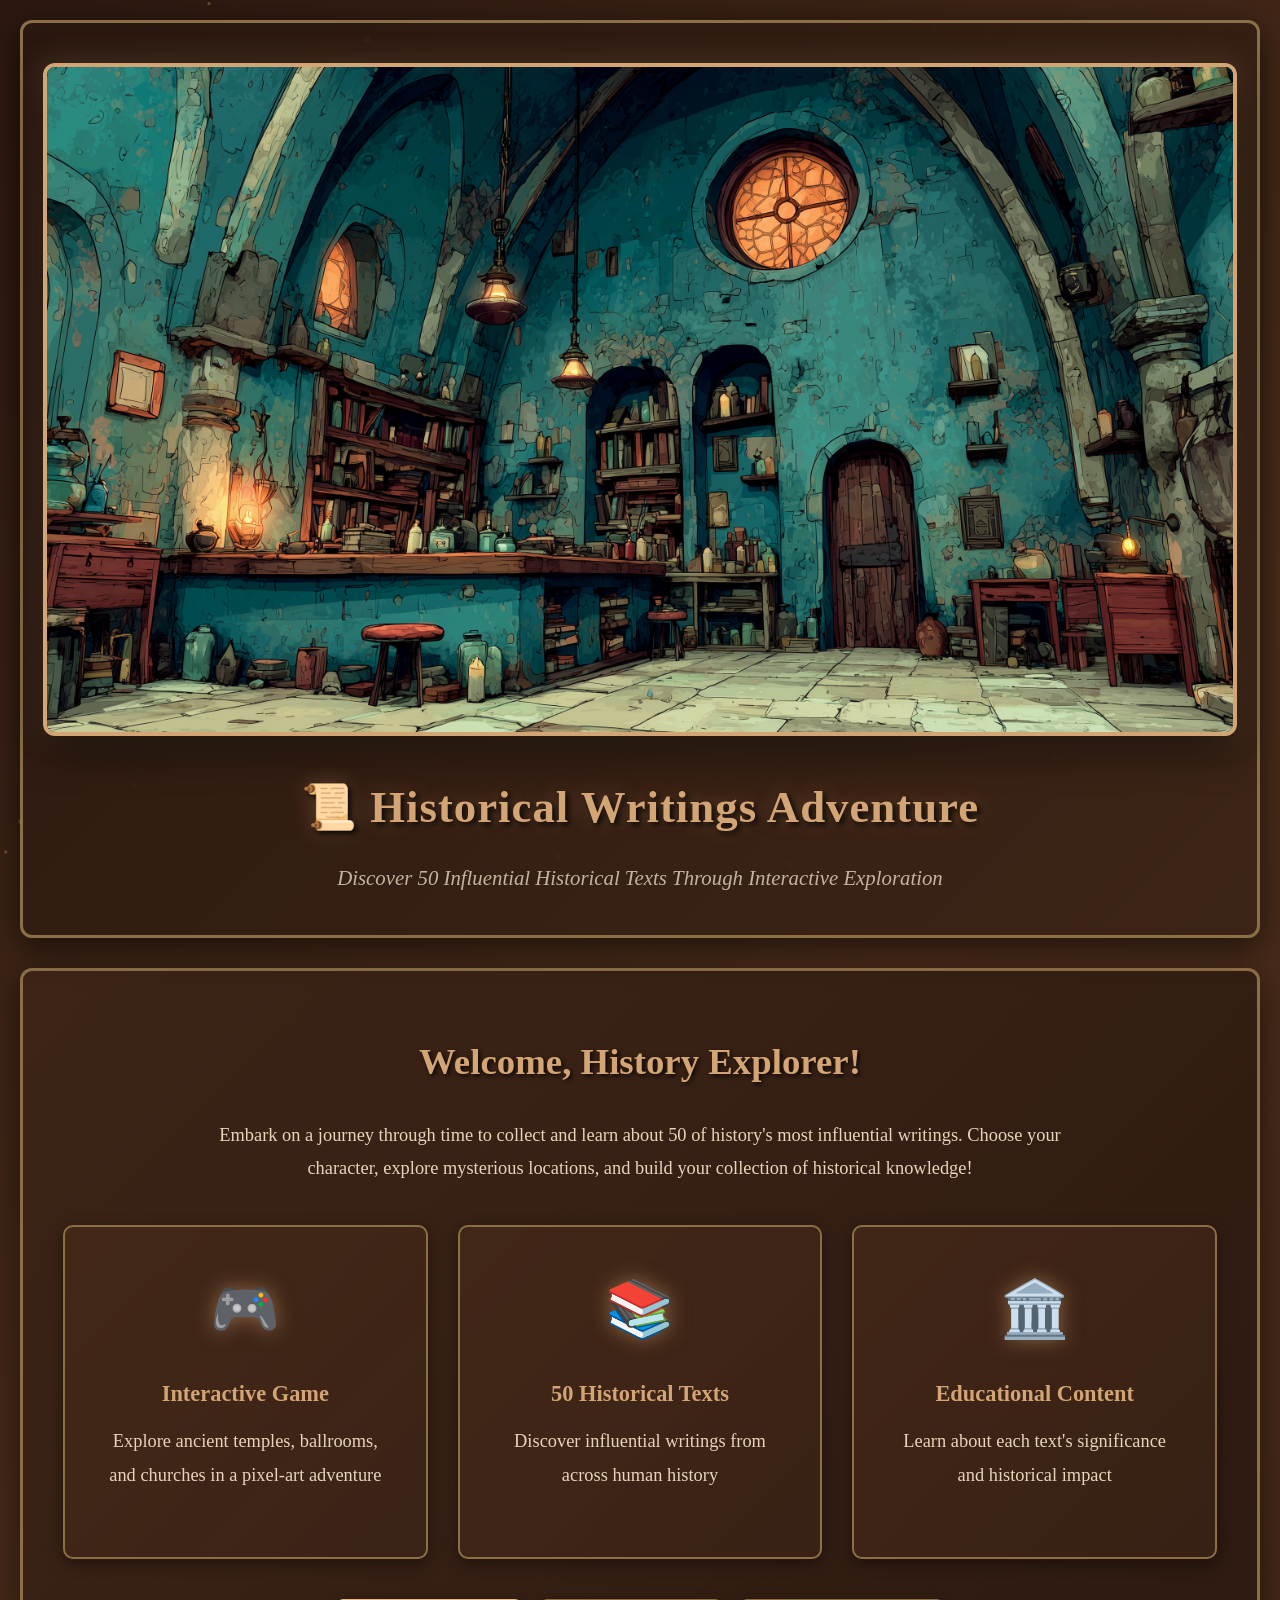
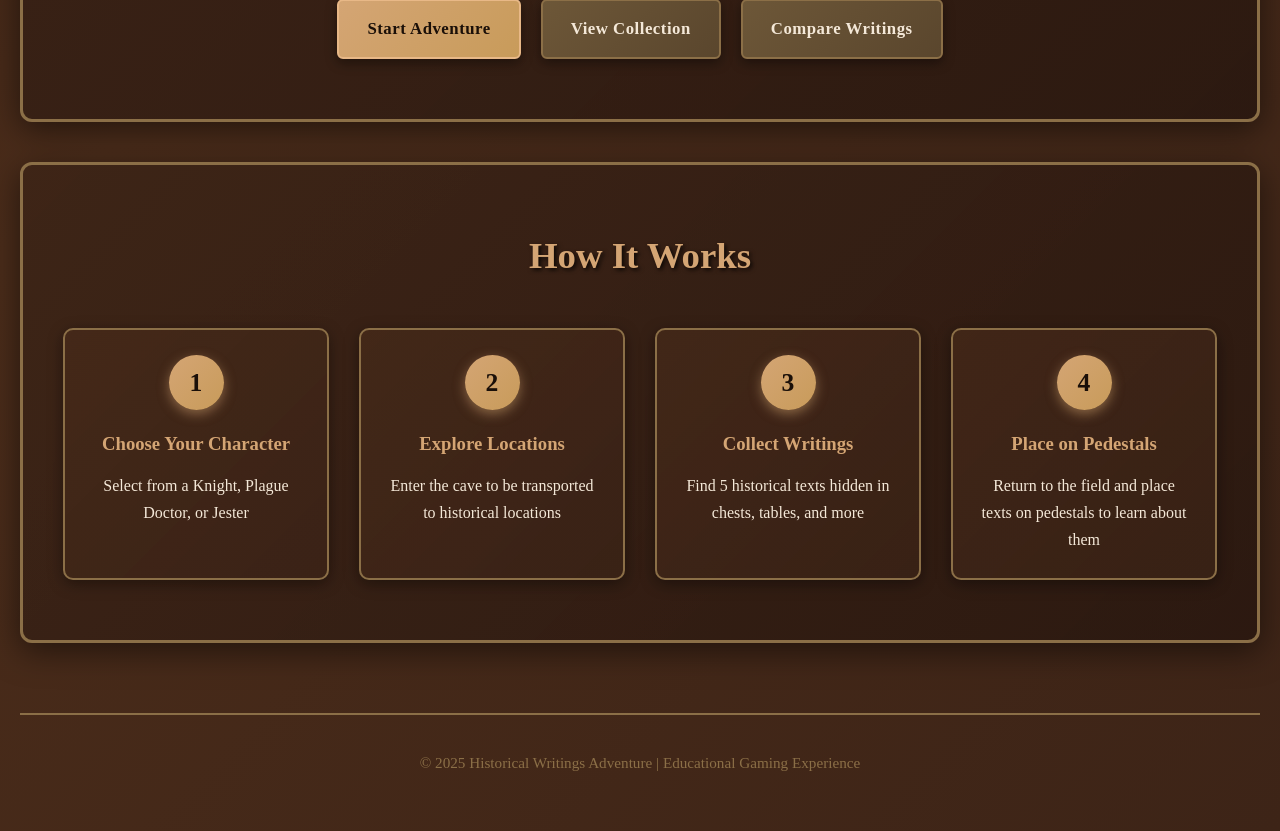
==== commit 0391cd99: "Fix image source path in index.html" ====
--- a/index.html
+++ b/index.html
@@ -12,7 +12,7 @@
     <div class="container">
         <header>
             <div class="header-image">
-                <img src="/weekelevenpic.png" alt="Historical Writings Adventure" onerror="this.style.display='none'">
+                <img src="weekelevenpic.png" alt="Historical Writings Adventure" onerror="this.style.display='none'">
             </div>
             <h1>📜 Historical Writings Adventure</h1>
             <p class="tagline">Discover 50 Influential Historical Texts Through Interactive Exploration</p>
